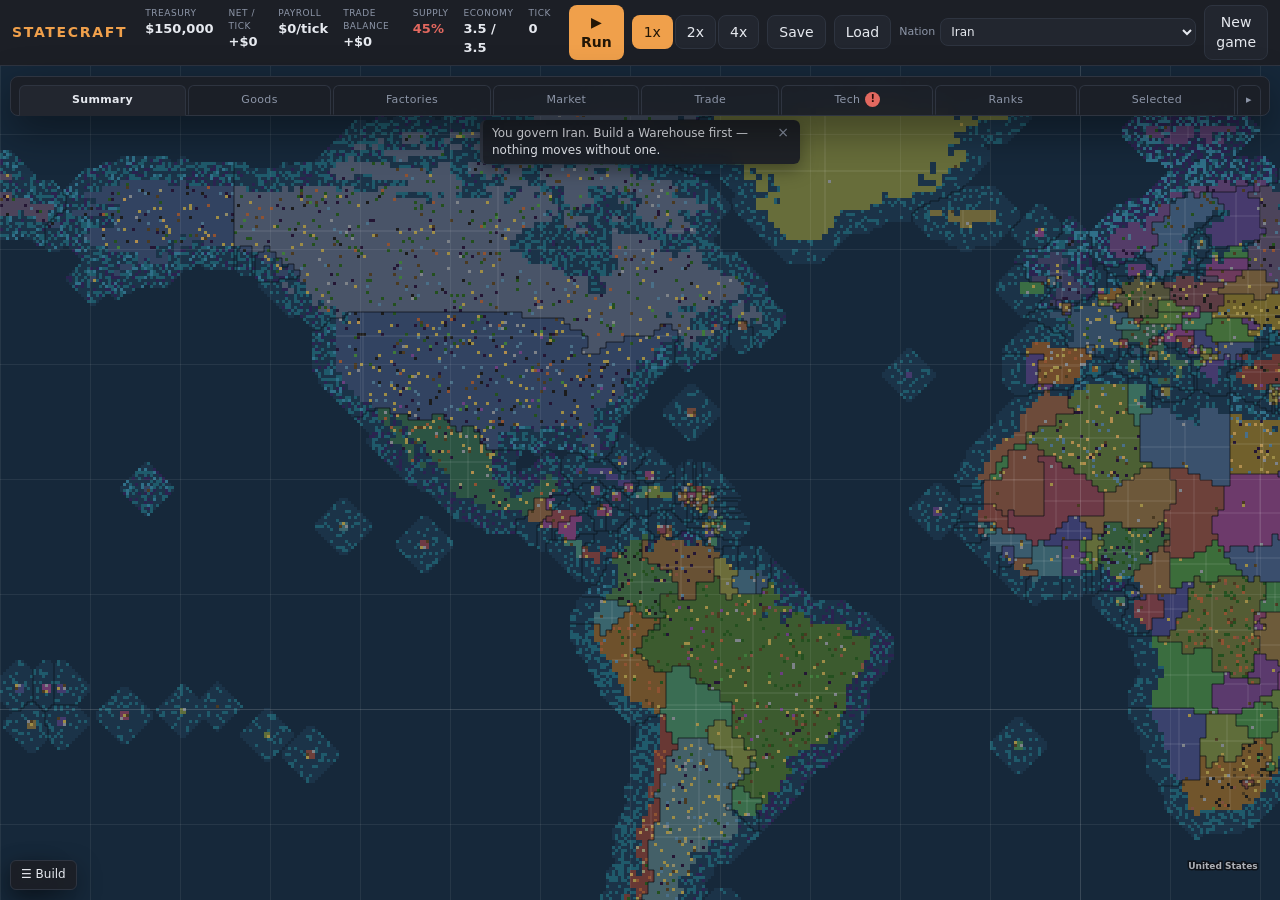
==== index.html @ 937dc6c2 "Add provinces resources and docked panels" ====
<!doctype html>
<html lang="en">
<head>
<meta charset="utf-8">
<meta name="viewport" content="width=device-width, initial-scale=1">
<title>Statecraft — run a nation's economy</title>
<link rel="stylesheet" href="styles/base.css">
<link rel="stylesheet" href="styles/map.css">
<link rel="stylesheet" href="styles/panel.css">
</head>
<body>
<header class="topbar">
  <h1 class="brand">Statecraft</h1>
  <div class="stats">
    <div class="stat"><span>Treasury</span><b id="stat-cash">—</b></div>
    <div class="stat"><span>Net / tick</span><b id="stat-net">—</b></div>
    <div class="stat"><span>Payroll</span><b id="stat-wages">—</b></div>
    <div class="stat"><span>Trade balance</span><b id="stat-trade">—</b></div>
    <div class="stat"><span>Supply</span><b id="stat-supply">—</b></div>
    <div class="stat"><span>Economy</span><b id="stat-demand">—</b></div>
    <div class="stat"><span>Tick</span><b id="stat-tick">0</b></div>
  </div>
  <div class="controls">
    <button type="button" id="btn-pause" class="primary">▶ Run</button>
    <div class="speeds" id="speed-buttons"></div>
    <button type="button" id="btn-save">Save</button>
    <button type="button" id="btn-load">Load</button>
    <label class="home">Nation <select id="home-select"></select></label>
    <button type="button" id="btn-reset">New game</button>
  </div>
</header>

<!-- The map is the page. The information panel docks at the top of it and the
     build controls dock at the bottom, so the world is never squeezed into a
     side column and either panel can fold away. -->
<main class="layout" id="layout" data-left="true">
  <div id="map" class="map" role="img" aria-label="World map"></div>

  <!-- Zoom is the wheel and the trackpad now, so there is nothing here but the
       one thing the mouse cannot say. -->
  <div class="maptools floating">
    <span class="maptools__label" id="zoom-label">1px</span>
  </div>

  <!-- Anything waiting on your answer, over the map where you cannot miss it.
       The same offers appear in their own tabs; this is so that saying yes never
       costs you the pane you were reading. -->
  <div id="inbox" class="inbox"></div>

  <ul id="alerts" class="alerts"></ul>

  <button type="button" id="btn-left" class="rail" title="Show the build panel (B)">☰ Build</button>

  <aside class="panel panel--left" id="left-panel">
    <header class="panel__head">
      <h2 id="nation-name">Your nation</h2>
      <button type="button" class="panel__close" id="btn-left-close" title="Hide this panel (B)">&times;</button>
    </header>
    <div class="panel__body">
      <div id="nation-card" class="nation-card"></div>

      <h2>Build</h2>
      <div id="build-menu" class="build-menu"></div>
      <details class="hint">
        <summary>How building works</summary>
        Pick a tool, then click a highlighted tile on <em>your own soil</em> — a government licenses industry at home and nowhere else. Right-click a building to demolish it for half its cost. <kbd>Space</kbd> runs/pauses, <kbd>Esc</kbd> clears the tool, <kbd>B</kbd> folds this panel away.
      </details>
    </div>
  </aside>

  <!-- One top panel, eight views. The tab strip is the only thing visible when
       it is folded away; hover or click it to open the active view. -->
  <aside class="panel panel--tabs" id="side-panel">
    <nav class="tabs" id="tabs" role="tablist" aria-label="Panels"></nav>

    <div class="panes" id="panes">
      <section class="pane" data-pane="summary" role="tabpanel" aria-labelledby="tab-summary">
        <div id="summary-card" class="summary"></div>
      </section>

      <!-- ONE table, not two. Prices and Goods were two tabs, then two tables
           stacked in one pane, which meant reading what a commodity fetches in
           one place and what you are actually doing with it in another. The
           first group of columns is the market named in the header; the rest is
           your own book. A commodity is one line, and the line answers both. -->
      <section class="pane" data-pane="resources" role="tabpanel" aria-labelledby="tab-resources">
        <div class="prices__head">
          <label class="home">Market <select id="prices-country"></select></label>
          <div class="speeds" id="prices-view"></div>
          <!-- Thirty-four flags is thirty-four clicks. Each pair reads as a
               switch: the side that is already set lights up, so pressing it
               again is visibly a no-op rather than a button that did nothing. -->
          <div class="policy-all" aria-label="Bulk exchange policy">
            <button type="button" id="all-sell-on" title="Offer every commodity on the exchange (&#8599; on for all)">Sell all</button>
            <button type="button" id="all-sell-off" title="Offer nothing on the exchange (&#8599; off for all)">Sell none</button>
            <button type="button" id="all-buy-on" title="Bid for every commodity on the exchange (&#8601; on for all)">Buy all</button>
            <button type="button" id="all-buy-off" title="Bid for nothing on the exchange (&#8601; off for all)">Buy none</button>
          </div>
        </div>
        <table class="market prices">
          <thead>
            <tr class="prices__groups">
              <td></td>
              <th colspan="5" id="prices-where">That market</th>
              <th colspan="6">Your nation</th>
              <th></th>
            </tr>
            <tr>
              <th>Commodity</th>
              <th title="What a unit fetches in the market named above">Price</th>
              <th title="Against the commodity's base price">&plusmn;</th>
              <th title="What that nation's people want per tick">Need</th>
              <th title="How much of that need is actually reaching them">Met</th>
              <th title="What that nation's warehouses hold">Held</th>
              <th title="Units your industry turned out">Made</th>
              <th title="Units your own factories burned as inputs">Used</th>
              <th title="Units your own people bought">Sold</th>
              <th title="What you make a tick less what your factories burn and your people want">Bal</th>
              <th title="Units shipped abroad">Out</th>
              <th title="Units bought from abroad &mdash; the bracket is the share that went to your factories rather than your people">In</th>
              <th title="Whether your government may post this commodity on the exchange">Trade</th>
            </tr>
          </thead>
          <tbody id="prices-body"></tbody>
        </table>
        <p class="hint" id="prices-note"></p>
        <details class="hint">
          <summary>What am I reading?</summary>
          One line a commodity. The first five figures are the market named above &mdash; what its people pay, what they want a tick, how much of that is reaching them and what its warehouses hold. The rest is your own book, per tick or for the whole game: what you made, what your factories burned, what your people bought, and what crossed your border. <b>Bal</b> is the rate you have spare once your own factories and people are served, which is the figure a contract has to cover. <b>&#8599;</b> and <b>&#8601;</b> say whether your government may post that commodity on the exchange at all &mdash; turn one off and that commodity is yours to place by hand.
        </details>
      </section>

      <section class="pane" data-pane="factories" role="tabpanel" aria-labelledby="tab-factories">
        <div id="factory-head" class="factories__head"></div>
        <div id="factory-list" class="factories"></div>
        <details class="hint">
          <summary>What am I reading?</summary>
          Click a site to unfold what it takes in, what it needs per job, what it turns out and how much of the time it is actually working. <b>×</b> demolishes it for half its cost.
        </details>
      </section>

      <!-- The global exchange. Every nation may deal with every other, so the
           problem is not permission but finding somebody — this is the open book
           where a surplus and a shortage meet. A match becomes a contract. -->
      <section class="pane" data-pane="market" role="tabpanel" aria-labelledby="tab-market">
        <div id="market-head" class="market__head"></div>

        <h2>Post terms</h2>
        <div id="listing-draft" class="draft"></div>

        <div class="book__head">
          <h2>The book</h2>
          <!-- Your own terms are four listings in a book of forty, sorted by
               price among everybody else's. This is how you find them again. -->
          <div class="speeds" id="book-filter"></div>
        </div>
        <div id="listing-book" class="book"></div>

        <h2>Clearing fund</h2>
        <div id="fund-card" class="fund"></div>
        <details class="hint">
          <summary>How the exchange works</summary>
          Anybody may post an <b>ask</b> (I will sell) or a <b>bid</b> (I will buy). The exchange pairs a bid with an ask whenever the buyer's price covers the seller's plus the freight and the fee, and the pair becomes a supply contract like any other. You can also <b>take</b> any listing outright at the price posted. The house charges both sides a small clearing fee on every settlement, and that fund is what a government borrows from when it cannot make payroll.
        </details>
      </section>

      <section class="pane" data-pane="trade" role="tabpanel" aria-labelledby="tab-trade">
        <div id="trade-head" class="trade-head"></div>

        <!-- Contracts are the ONLY way goods cross a border. Either they were
             matched for you on the exchange, or you wrote them here by name. -->
        <h2>Supply contracts</h2>
        <div id="contract-offers" class="offers"></div>
        <div id="contract-draft" class="draft"></div>
        <div id="contract-list" class="contracts"></div>
        <details class="hint">
          <summary>How a contract works</summary>
          A contract moves a fixed quantity at a price fixed on the day you sign, every <em>n</em> ticks for its term, and it is settled <em>before</em> your own people are served — so promising away supply you do not have really will starve them. If either side falls short, whoever fell short pays the other half the value it failed to deliver or take. Nothing else moves goods between nations: no cargo leaves without a contract behind it.
        </details>

        <h2>Recent deals</h2>
        <ul id="trade-flows" class="flows"></ul>

        <h2>What you are trading</h2>
        <table class="market">
          <thead>
            <tr>
              <th>Commodity</th>
              <th title="Units you have sold abroad, this game">Out</th>
              <th title="What those exports earned">Earned</th>
              <th title="Units you have bought from abroad, this game">In</th>
              <th title="What those imports cost">Paid</th>
              <th title="Earned on exports less paid on imports">Net</th>
            </tr>
          </thead>
          <tbody id="trade-goods"></tbody>
        </table>
        <p class="hint hint--tight">A contract is priced when it is signed and never moves after — freight scales with distance, so your neighbours quote you the best terms.</p>

        <h2>Nations</h2>
        <div id="country-list" class="countries"></div>
        <p class="hint hint--tight">Every market on earth is open to you. Click a nation to see what its people pay and what it is sitting on.</p>
      </section>

      <section class="pane" data-pane="ranks" role="tabpanel" aria-labelledby="tab-ranks">
        <div id="ranks-head" class="ranks__head"></div>
        <!-- Nine columns of a league table will not fit a 352px panel, and
             dropping columns would leave the score unexplained. This is the one
             table allowed to scroll sideways, inside its own box, so the panel
             itself never does. -->
        <div class="scroller">
          <table class="market ranks">
            <thead>
              <tr id="ranks-cols"></tr>
            </thead>
            <tbody id="ranks-body"></tbody>
          </table>
        </div>
        <details class="hint">
          <summary>How the score is worked out</summary>
          Every nation is measured against the best in the world on six counts and the score is the weighted total out of 100: the size of its economy (30), the industry it has built (20), what that industry turns out per tick (20), how well its own people are supplied (15), its treasury (10) and its trade balance (5). Click a column to rank by it.
        </details>
      </section>

      <!-- The technology tree. What a nation may build is a decision it took
           forty ticks ago rather than a property of its map, and every other
           government is climbing the same tree out of its own treasury. -->
      <section class="pane" data-pane="tech" role="tabpanel" aria-labelledby="tab-tech">
        <div id="tech-head" class="tech__head"></div>

        <h2>Licences offered to you</h2>
        <div id="tech-offers" class="offers"></div>

        <h2>The tree</h2>
        <div id="tech-tree" class="tree"></div>
        <details class="hint">
          <summary>How research works</summary>
          Your laboratories are funded as a share of the tax base — the slider above — and turn treasury into research points at a fixed rate. Pick a subject and it completes when its points are banked; the overflow carries into the next one. Anything you have not learned, you can <b>licence</b> from a nation that has, if you hold a pact with it: that costs more than researching it but arrives at once, and everything upstream you are missing comes with it. The forty-five other governments do all of this too, and being first up the tree is what lets you sell licences to them.
        </details>
      </section>

      <section class="pane" data-pane="selected" role="tabpanel" aria-labelledby="tab-selected">
        <div id="inspector"></div>
      </section>
    </div>
  </aside>
</main>

<script type="module" src="src/main.js"></script>
</body>
</html>
---- styles/base.css ----
:root {
  --bg: #14161a;
  --panel: #1c1f26;
  --panel-2: #22262f;
  --line: #2e3440;
  --ink: #e6e9ef;
  --muted: #8d96a8;
  --accent: #f0a04b;
  --good: #5fbf7f;
  --bad: #e2685f;
  --radius: 8px;
  color-scheme: dark;
}

* { box-sizing: border-box; }

/* The window IS the app: a fixed topbar, and everything below it is the map.
   Nothing here scrolls except the map and the insides of the two panels, so
   there is never a page scrollbar hiding half the game. */
body {
  margin: 0;
  height: 100vh;
  display: flex;
  flex-direction: column;
  overflow: hidden;
  background: var(--bg);
  color: var(--ink);
  font: 14px/1.45 "Segoe UI", system-ui, sans-serif;
}

/* Scrollbars are INVISIBLE everywhere — the map, the panes, the build menu.
   There are a lot of scrollable boxes on this screen and a bar down the side of
   each cost more width than the numbers it sat beside. Everything still
   SCROLLS: the wheel, a drag, a trackpad and the keyboard all work, and every
   box that can overflow says `overflow: auto` rather than `hidden`. */
* { scrollbar-width: none; -ms-overflow-style: none; }
::-webkit-scrollbar { width: 0; height: 0; display: none; }

h1, h2, h3, h4 { margin: 0; font-weight: 600; }
h2 { font-size: 12px; text-transform: uppercase; letter-spacing: .09em; color: var(--muted); margin-bottom: 6px; }
h3 { font-size: 15px; }
h4 { font-size: 11px; text-transform: uppercase; letter-spacing: .07em; color: var(--muted); margin-bottom: 2px; }

.muted { color: var(--muted); }
.hint { color: var(--muted); font-size: 11px; margin: 10px 0 0; }
.hint--tight { margin-top: 6px; }
/* Standing explanations fold away: they are longer than the tables they
   explain, and the table is what you came to read. */
details.hint > summary { cursor: pointer; color: var(--muted); font-size: 11px; }
details.hint > summary:hover { color: var(--ink); }
details.hint[open] { padding-bottom: 4px; }
kbd { background: var(--panel-2); border: 1px solid var(--line); border-radius: 4px; padding: 0 4px; font-size: 11px; }

.topbar {
  flex: none;
  display: flex; align-items: center; gap: 18px;
  padding: 5px 12px; background: var(--panel); border-bottom: 1px solid var(--line);
}
.brand { font-size: 14px; letter-spacing: .12em; text-transform: uppercase; color: var(--accent); }
.stats { display: flex; gap: 15px; }
.stat { display: flex; flex-direction: column; }
.stat span { font-size: 9px; text-transform: uppercase; letter-spacing: .06em; color: var(--muted); }
.stat b { font-size: 13px; font-variant-numeric: tabular-nums; }
.stat b.is-negative { color: var(--bad); }
.controls { margin-left: auto; display: flex; align-items: center; gap: 8px; }
.speeds { display: flex; gap: 2px; }

button {
  background: var(--panel-2); color: var(--ink); border: 1px solid var(--line);
  border-radius: var(--radius); padding: 6px 11px; cursor: pointer; font: inherit;
}
button:hover { border-color: #47506180; background: #2a2f3a; }
button.primary { background: var(--accent); color: #221606; border-color: transparent; font-weight: 600; }
.speed[data-active="true"] { background: var(--accent); color: #221606; border-color: transparent; }

/* One layer: the map fills it, and everything else floats above. */
.layout { position: relative; flex: 1; min-height: 0; }

/* Panels are docked over the map: the tabbed information panel hangs from the
   top of the map and the build controls sit along the bottom like a strategy
   game command bar. */
.panel {
  position: absolute; z-index: 5;
  display: flex; flex-direction: column; min-height: 0;
  background: #1c1f26f2; border: 1px solid var(--line); border-radius: var(--radius);
  box-shadow: 0 14px 40px #00000073;
  backdrop-filter: blur(8px);
}
.panel--left {
  left: 10px; right: 10px; bottom: 10px;
  height: min(280px, 42vh);
}
.panel--tabs {
  left: 10px; right: 10px; top: 10px;
  height: min(560px, 68vh);
}
.layout[data-left="false"] .panel--left { display: none; }
.layout[data-left="true"] .rail { display: none; }

.panel__head {
  flex: none; display: flex; align-items: center; gap: 8px;
  padding: 10px 8px 8px 14px; border-bottom: 1px solid var(--line);
}
.panel__head h2 { margin: 0; flex: 1; min-width: 0; overflow: hidden; text-overflow: ellipsis; white-space: nowrap; }
.panel__close, .rail {
  flex: none; padding: 2px 8px; font-size: 15px; line-height: 1.3;
  background: transparent; border: 0; color: var(--muted); border-radius: 6px;
}
.panel__close:hover { background: var(--panel-2); color: var(--ink); border: 0; }
.panel__body { flex: 1; min-height: 0; overflow-y: auto; padding: 12px 14px 14px; }

/* The handle that brings the left panel back. */
.rail {
  position: absolute; left: 10px; bottom: 10px; z-index: 6;
  font-size: 12px; padding: 6px 10px;
  background: #1c1f26f2; border: 1px solid var(--line); color: var(--ink);
  backdrop-filter: blur(8px); box-shadow: 0 8px 24px #00000059;
}
.rail:hover { border-color: var(--accent); background: #22262fF2; }

/* Anything floating over the map wears the same glass. */
.floating {
  background: #1c1f26f2; border: 1px solid var(--line); border-radius: var(--radius);
  backdrop-filter: blur(8px); box-shadow: 0 8px 24px #00000059;
}

/* Twenty-two industries have to fit a column you can see all of, so a row is
   ONE line — glyph, name, price. What it makes and what it costs to run are on
   the tooltip, and on the row itself once it is the tool in your hand. */
/* Two columns of one-line rows: thirty-four industries have to be pickable
   without scrolling for one. The name truncates rather than wrapping — the
   tooltip carries the recipe, the wages and the blurb — and the row you have
   actually picked unfolds its recipe underneath. */
.build-menu { display: grid; grid-template-columns: 1fr 1fr; gap: 2px; }
.build {
  display: grid; grid-template-columns: 14px minmax(0, 1fr) auto;
  align-items: center; gap: 4px; text-align: left;
  padding: 1px 5px; border-color: transparent; background: #ffffff06;
}
.build[data-active="true"] { grid-column: 1 / -1; }
.build[data-active="true"] { border-color: var(--accent); background: #2b2418; }
.build[data-affordable="false"] { opacity: .45; }
.build__glyph { font-size: 12px; text-align: center; }
.build__name { font-size: 11px; overflow: hidden; text-overflow: ellipsis; white-space: nowrap; }
.build__cost { font-size: 10px; color: var(--muted); font-variant-numeric: tabular-nums; }
.build[data-active="true"] .build__cost { color: var(--ink); }
/* The recipe unfolds for the tool you are actually holding. */
.build__recipe { display: none; grid-column: 2 / -1; font-size: 10px; color: var(--muted); white-space: normal; }
.build[data-active="true"] .build__recipe { display: block; }

.market { width: 100%; border-collapse: collapse; font-size: 10px; }
.market th, .market td { text-align: left; padding: 0 2px; border-bottom: 1px solid #ffffff0d; line-height: 1.55; }
.market thead th { color: var(--muted); font-weight: 500; font-size: 9px; text-transform: uppercase; letter-spacing: .04em; white-space: nowrap; }
.market tbody th {
  font-weight: 500; max-width: 74px;
  overflow: hidden; text-overflow: ellipsis; white-space: nowrap;
}
.market td { white-space: nowrap; }
.market td { font-variant-numeric: tabular-nums; }
.market__drift[data-dir="up"] { color: var(--good); }
.market__drift[data-dir="down"] { color: var(--bad); }
.swatch { display: inline-block; width: 7px; height: 7px; border-radius: 2px; background: var(--swatch); margin-right: 5px; }
.sell { padding: 2px 8px; font-size: 11px; }
.sell[data-on="true"] { background: var(--good); color: #08210f; border-color: transparent; }

/* Messages are interruptions, not a log. Each one slides in, runs a hairline
   countdown for exactly CONFIG.alertTtlMs (passed down as --ttl), and is swept
   off by main.js when that elapses — so this strip is empty unless something
   has just happened. Clicking x drops one early. */
/* Messages hover over the bottom of the map rather than taking a row of layout
   away from it, so the world never shifts when one arrives. */
.alerts {
  position: absolute; z-index: 4; left: 50%; transform: translateX(-50%); top: 54px;
  list-style: none; margin: 0; padding: 0;
  display: flex; flex-direction: column; gap: 4px;
  width: min(560px, calc(100vw - 1080px)); min-width: 320px; pointer-events: none;
}
.alert { pointer-events: auto; }
.alert {
  display: flex; align-items: baseline; gap: 8px;
  font-size: 12px; padding: 5px 9px; border-radius: 6px;
  background: #1c1f26f2; border-left: 3px solid var(--line);
  backdrop-filter: blur(8px); box-shadow: 0 6px 18px #00000059;
  position: relative; overflow: hidden;
  animation: alert-in .18s ease-out;
}
.alert::after {
  content: ""; position: absolute; left: 0; bottom: 0; height: 2px;
  background: var(--line); width: 100%;
  animation: alert-countdown var(--ttl, 9000ms) linear forwards;
}
.alert__text { flex: 1; min-width: 0; }
.alert__close {
  flex: none; border: 0; background: transparent; color: var(--muted);
  padding: 0 2px; font-size: 14px; line-height: 1; border-radius: 4px;
}
.alert__close:hover { background: transparent; color: var(--ink); border: 0; }
.alert[data-kind="warn"] { border-left-color: var(--accent); }
.alert[data-kind="warn"]::after { background: var(--accent); }
.alert[data-kind="danger"] { border-left-color: var(--bad); }
.alert[data-kind="danger"]::after { background: var(--bad); }
.alert[data-kind="good"] { border-left-color: var(--good); }
.alert[data-kind="good"]::after { background: var(--good); }

@keyframes alert-in {
  from { opacity: 0; transform: translateY(-4px); }
  to { opacity: 1; transform: none; }
}
@keyframes alert-countdown {
  from { width: 100%; }
  to { width: 0; }
}

.inspect { display: flex; flex-direction: column; gap: 8px; }
.inspect p { margin: 0; font-size: 12px; }
.status { font-weight: 600; }
.status[data-status="starved"], .status[data-status="unstaffed"] { color: var(--bad); }
.status[data-status="blocked"] { color: var(--accent); }
.status[data-status="running"] { color: var(--good); }
.bag ul { list-style: none; margin: 0; padding: 0; }
.bag li { display: flex; justify-content: space-between; font-size: 12px; padding: 1px 0; }
.bag b { font-variant-numeric: tabular-nums; }

/* On a narrow window the panels stay modals; they just take the width they need
   and the map runs on underneath. */
@media (max-width: 1100px) {
  .alerts { width: min(560px, calc(100vw - 40px)); }
}

/* ---- world-map additions ---- */
.home { font-size: 11px; color: var(--muted); display: flex; align-items: center; gap: 5px; }
/* One line, never two: this note sits between the table and its heading. */
#prices-note { margin-top: 5px; }
.home select {
  background: var(--panel-2); color: var(--ink); border: 1px solid var(--line);
  border-radius: var(--radius); padding: 5px 6px; font: inherit; font-size: 12px;
}
.panel__body h2, .pane h2 { margin-top: 12px; }
.panel__body > h2:first-child, .pane > h2:first-child, .panel__head h2 { margin-top: 0; }
.good-text { color: var(--good); font-weight: 600; }
.pact { width: 100%; padding: 7px 10px; font-size: 12px; }
.pact:disabled { opacity: .4; cursor: not-allowed; }
/* Each panel is a full-height modal now, so neither list needs a viewport cap
   of its own: it gets the height its panel has. The market header stays put
   while the thirty-four rows scroll under it. */
.market thead th { position: sticky; top: 0; background: #1c1f26; z-index: 1; }
.market .flag { padding: 0 5px; font-size: 10px; }

/* ---- running a nation ---- */

/* The one number that matters most: how much of what your people want is
   actually reaching them. Everything else on the card is context for it. */
.nation-card { display: flex; flex-direction: column; gap: 10px; }
.meter { display: flex; flex-direction: column; gap: 4px; }
.meter__bar {
  height: 6px; border-radius: 3px; background: var(--panel-2);
  border: 1px solid var(--line); overflow: hidden; position: relative;
}
.meter__bar::after {
  content: ""; position: absolute; inset: 0 auto 0 0; width: var(--fill);
  background: var(--bad); transition: width .3s ease;
}
.meter__bar[data-good="true"]::after { background: var(--good); }
.meter__label { font-size: 11px; color: var(--muted); }

.facts { display: grid; grid-template-columns: 1fr 1fr; gap: 4px 12px; margin: 0; }
.facts div { display: flex; justify-content: space-between; gap: 8px; font-size: 12px; }
.facts dt { color: var(--muted); }
.facts dd { margin: 0; font-variant-numeric: tabular-nums; }

/* Export and import are per commodity and always YOUR policy, whichever
   market the panel happens to be showing. */
.flag { padding: 1px 6px; font-size: 11px; line-height: 1.4; }
.flag[data-on="true"] { border-color: transparent; font-weight: 700; }
.flag--out[data-on="true"] { background: var(--good); color: #08210f; }
.flag--in[data-on="true"] { background: #5f8fbf; color: #061626; }
.market__met[data-short="true"] { color: var(--accent); }

.flows { list-style: none; margin: 0; padding: 0; display: flex; flex-direction: column; gap: 2px; }
.flows .muted { font-size: 12px; }
.flow { display: flex; align-items: baseline; gap: 6px; font-size: 12px; padding: 2px 0; border-bottom: 1px solid var(--line); }
.flow__arrow { flex: none; font-weight: 700; }
.flow[data-dir="out"] .flow__arrow, .flow[data-dir="out"] .flow__value { color: var(--good); }
.flow[data-dir="in"] .flow__arrow, .flow[data-dir="in"] .flow__value { color: #7fb0e0; }
.flow__what { flex: none; }
.flow__who { flex: 1; min-width: 0; color: var(--muted); overflow: hidden; text-overflow: ellipsis; white-space: nowrap; }
.flow__value { font-variant-numeric: tabular-nums; }
---- styles/map.css ----
/* 600x300 = 180,000 tiles, drawn to a canvas.

   There is no DOM node per tile any more: that many elements is not viable, and
   virtualising does not help because zooming out shows every tile at once. The
   spacer gives the scroll container real scrollbars sized to the whole world;
   the canvas is sticky at the viewport and repainted against the scroll offset
   by draw() in src/ui/map.js. Terrain and ownership colours therefore live in
   TERRAIN_COLOR there, not here. */
/* The map IS the page below the topbar: it fills the layout edge to edge and
   the panels float over it. Its own scrollbars are the world's, and they are
   hairlines like every other one on the screen. */
.map {
  position: absolute;
  inset: 0;
  background: #0b1219;
  overflow: auto;
  cursor: crosshair;
}

.map__spacer { pointer-events: none; }

.map__canvas {
  /* Absolutely positioned at the content origin and translated by the scroll
     offset in draw(), which is deterministic where a sticky element inside a
     scroller is not. */
  position: absolute;
  top: 0; left: 0;
  display: block;
  image-rendering: pixelated;
}

/* Zoom floats at the left-bottom edge, clear of messages and decisions. */
.maptools {
  position: absolute; z-index: 4; left: 12px; bottom: 12px;
  display: flex; align-items: center; gap: 8px; padding: 5px 8px;
}
.layout[data-left="true"] .maptools { bottom: calc(min(280px, 42vh) + 20px); }
.maptools__label {
  font-size: 10px; text-transform: uppercase; letter-spacing: .08em; color: var(--muted);
}

/* ---- country panel ---- */
.countries {
  display: grid; grid-template-columns: repeat(3, minmax(0, 1fr)); gap: 2px;
}

.country {
  display: grid;
  grid-template-columns: 10px 1fr auto;
  align-items: center; gap: 5px;
  padding: 2px 4px; border-radius: 4px;
  background: #ffffff08; border: 1px solid transparent;
  cursor: pointer; text-align: left; font: inherit; color: inherit;
}
.country:hover { border-color: var(--accent); }
.country[data-open="false"] { opacity: 0.62; }
.country[data-home="true"] { background: #5fbf7f1f; }

.country__swatch { width: 10px; height: 10px; border-radius: 2px; background: var(--swatch); }
.country__name { font-size: 10px; }
.country__meta { font-size: 9px; color: var(--muted); text-align: right; white-space: nowrap; }

/* ---- ownership ---- */
.owner { display: flex; align-items: center; gap: 6px; font-size: 12px; font-weight: 600; }
.owner .swatch { width: 9px; height: 9px; margin: 0; }

/* Forty-six names, some of them long, in a 300px column. */
.country__name { overflow: hidden; text-overflow: ellipsis; white-space: nowrap; }
.country[data-open="false"] { opacity: 0.5; }

/* The border/graticule switch sits with zoom, since both are about how the map
   is drawn rather than about the game. */
.maptools__sep { width: 1px; align-self: stretch; background: var(--line); }

/* No scrollbars. The map is panned by dragging it and zoomed with the wheel or
   a trackpad pinch, so a scrollbar is a control nobody uses taking width from
   the world. The scroller itself stays — it is what `scrollLeft`/`scrollTop`
   move against — it just has nothing visible on it. */
.map { scrollbar-width: none; -ms-overflow-style: none; }
.map::-webkit-scrollbar { width: 0; height: 0; display: none; }
/* Dragging the map should not select the country names painted on it. */
.map { user-select: none; -webkit-user-select: none; touch-action: none; }

/* Everything waiting on your answer, stacked in the corner over the map. It is
   deliberately not a modal that blocks: you can ignore it, and the same offers
   are in their tabs either way. */
.inbox {
  position: absolute; z-index: 6; right: 12px; top: 58px;
  display: flex; flex-direction: column; gap: 6px;
  width: 262px; max-height: 62vh; overflow-y: auto;
  pointer-events: none;
}
.panel--tabs[data-open="true"] ~ .inbox { top: calc(min(560px, 68vh) + 20px); }
.layout[data-paused="true"] .post__ttl { animation-play-state: paused; }

.post {
  pointer-events: auto;
  border: 1px solid var(--accent); border-radius: var(--radius);
  background: #1f1a12f2; backdrop-filter: blur(8px);
  box-shadow: 0 10px 30px #00000073;
  padding: 8px 10px; display: flex; flex-direction: column; gap: 4px;
  animation: post-in .18s ease-out;
}
.post[data-kind="tech"] { border-color: #6f7fc9; background: #171a26f2; }
@keyframes post-in { from { opacity: 0; transform: translateX(12px); } }

.post__head { display: flex; align-items: center; gap: 6px; font-size: 12px; }
.post__from { flex: 1; min-width: 0; overflow: hidden; text-overflow: ellipsis; white-space: nowrap; font-weight: 600; }
.post__kind {
  font-size: 9px; text-transform: uppercase; letter-spacing: .07em;
  padding: 0 5px; border-radius: 999px; background: #ffffff14; color: var(--muted);
}
.post__body { margin: 0; font-size: 11px; line-height: 1.4; }
.post__meta { margin: 0; font-size: 10px; }
.post__act { display: flex; gap: 4px; margin-top: 2px; }
.post__act button { flex: 1; padding: 3px 8px; font-size: 11px; }
---- styles/panel.css ----
/* The top panel: one dock, eight views.

   Everything used to be stacked — market table, trade list, forty-six nations,
   inspector — which made all four hard to read and put the one you wanted
   below the fold. The tab strip is the only part always on screen; the pane
   below it is whatever `ui.tab` says, and clicking the active tab folds the
   panel away entirely. */

.panel--tabs { padding: 0; }

/* Seven views no longer fit one row of a 352px panel, so the strip wraps rather
   than shrinking every label to an ellipsis: a tab you cannot read is not a tab
   you will click. */
.tabs {
  flex: none;
  display: flex; flex-wrap: wrap; gap: 2px; padding: 8px 8px 0;
  border-bottom: 1px solid var(--line);
  border-radius: var(--radius) var(--radius) 0 0;
}

.tab {
  display: flex; align-items: center; gap: 5px;
  flex: 1 1 auto; justify-content: center;
  padding: 6px 6px; font-size: 11px; letter-spacing: .03em;
  border-radius: 6px 6px 0 0; border-bottom-color: transparent;
  background: transparent; color: var(--muted); min-width: 0;
}
.tab:hover { color: var(--ink); background: var(--panel-2); }
.tab[data-active="true"] {
  background: var(--panel-2); color: var(--ink); font-weight: 600;
  border-color: var(--line); border-bottom-color: var(--panel-2);
  margin-bottom: -1px;
}
.tab__label { overflow: hidden; text-overflow: ellipsis; }
.tab--collapse { flex: 0 0 auto; padding: 6px 8px; }

/* How many sites you own, and whether any of them wants looking at. */
.tab__badge:empty { display: none; }
.tab__badge {
  font-size: 10px; font-variant-numeric: tabular-nums;
  padding: 0 5px; border-radius: 999px;
  background: var(--line); color: var(--ink);
}
.tab__badge[data-alarm="true"] { background: var(--bad); color: #2a0b08; font-weight: 700; }

/* The pane takes whatever height the panel has and SCROLLS when its content
   outruns the window. It used to say `hidden`, on the principle that a table is
   read in one look — which was true of the pane it was written for and false of
   every pane that grew since: the bottom of the trade list, the ranks table and
   the tech tree were simply unreachable. The scrollbar itself is invisible
   (base.css), so this costs no width. */
.panes { flex: 1; min-height: 0; padding: 10px 12px 12px; overflow-y: auto; display: flex; flex-direction: column; }
.pane { display: none; }
.pane[data-active="true"] { display: block; }
/* The factory list is the one pane that can outgrow any window — a nation can
   hold hundreds of sites — so it alone scrolls inside itself, keeping its
   header and its note in view. Every other pane is meant to be read whole. */
.pane[data-active="true"][data-pane="factories"] {
  display: flex; flex-direction: column; min-height: 0; flex: 1;
}
/* Folded away, the panel shrinks to the strip that unfolds it again. */
.panel--tabs[data-open="false"] { height: auto; }
.panel--tabs[data-open="false"] .panes { display: none; }
.panel--tabs[data-open="false"] .tabs { border-bottom: 0; border-radius: var(--radius); }

@media (min-width: 900px) {
  .panel--tabs .summary__inner { grid-template-columns: repeat(4, minmax(0, 1fr)); }
  .panel--tabs .card--wide { grid-column: span 2; }
}

/* ---- summary ---- */

/* Two columns, so the whole nation is one screenful rather than a scroll. The
   cards that carry a list run the full width; the two that are only a figure
   sit side by side. */
.summary__inner { display: grid; grid-template-columns: 1fr 1fr; gap: 5px; }
.card {
  background: var(--panel-2); border: 1px solid var(--line);
  border-radius: var(--radius); padding: 6px 9px;
  display: flex; flex-direction: column; gap: 4px; min-width: 0;
}
.card--wide { grid-column: 1 / -1; }
.card h4 { margin: 0; }
.card__big { margin: 0; font-size: 18px; font-weight: 600; font-variant-numeric: tabular-nums; }
.card__big.is-negative { color: var(--bad); }
.card__unit { font-size: 12px; font-weight: 400; color: var(--muted); }
.card__sub { margin: 0; font-size: 11px; color: var(--muted); }
.card__sub.is-negative { color: var(--bad); }

.ledger { list-style: none; margin: 0; padding: 0; }
.ledger li {
  display: flex; justify-content: space-between; gap: 10px;
  font-size: 11px; padding: 1px 0; border-bottom: 1px solid #ffffff08;
}
.ledger li:last-child { border-bottom: 0; }
.ledger__total { border-top: 1px solid var(--line); margin-top: 2px; padding-top: 3px; }
.ledger__total span { color: var(--ink); }
.ledger b { font-variant-numeric: tabular-nums; font-weight: 600; }
.ledger .is-negative { color: var(--bad); }

.chips { list-style: none; margin: 0; padding: 0; display: flex; flex-wrap: wrap; gap: 4px; }
.chip {
  font-size: 10px; padding: 1px 7px; border-radius: 999px;
  background: #ffffff10; color: var(--muted); white-space: nowrap;
}
.chip[data-status="running"] { color: var(--good); background: #5fbf7f1c; }
.chip[data-status="starved"], .chip[data-status="unstaffed"] { color: var(--bad); background: #e2685f1c; }
.chip[data-status="blocked"] { color: var(--accent); background: #f0a04b1c; }

.bars { list-style: none; margin: 0; padding: 0; display: flex; flex-direction: column; gap: 3px; }
.bars li { display: grid; grid-template-columns: 82px 1fr 38px; align-items: center; gap: 7px; font-size: 11px; }
.bars b { text-align: right; font-variant-numeric: tabular-nums; }
.bars__track { display: block; height: 5px; border-radius: 3px; background: #ffffff12; overflow: hidden; }
.bars__fill { display: block; height: 100%; width: var(--fill); background: var(--bad); }
.bars__fill[data-good="true"] { background: var(--good); }

/* ---- factories ---- */

.factories__head { margin-bottom: 10px; }
.factories__head .facts { grid-template-columns: 1fr 1fr; }
.factories__head .is-negative { color: var(--bad); }

.factories { display: flex; flex-direction: column; gap: 3px; }
.factory { border: 1px solid var(--line); border-radius: 6px; background: #ffffff06; }
.factory[data-open="true"] { border-color: var(--accent); background: var(--panel-2); }
.factory[data-status="starved"], .factory[data-status="unstaffed"] { border-left: 3px solid var(--bad); }
.factory[data-status="blocked"] { border-left: 3px solid var(--accent); }
.factory[data-status="running"] { border-left: 3px solid var(--good); }
.factory[data-status="store"] { border-left: 3px solid #5f8fbf; }

.factory__row { display: grid; grid-template-columns: minmax(0, 1fr) auto; align-items: stretch; }
.factory__main {
  display: grid; grid-template-columns: 20px minmax(0, 1fr) 62px 62px;
  align-items: center; gap: 7px; text-align: left;
  background: transparent; border: 0; border-radius: 0; padding: 6px 4px 6px 7px; min-width: 0;
}
.factory__main:hover { background: #ffffff08; border: 0; }
.factory__glyph { font-size: 15px; text-align: center; }
.factory__id { display: flex; flex-direction: column; min-width: 0; }
.factory__name { font-size: 12px; overflow: hidden; text-overflow: ellipsis; white-space: nowrap; }
.factory__where { font-size: 10px; color: var(--muted); font-variant-numeric: tabular-nums; }
.factory__work { display: flex; flex-direction: column; gap: 3px; }
.factory__pct { font-size: 10px; color: var(--muted); font-variant-numeric: tabular-nums; }
.workbar { display: block; height: 4px; border-radius: 2px; background: #ffffff12; overflow: hidden; }
.workbar__fill { display: block; height: 100%; width: var(--fill, 0%); background: var(--muted); transition: width .3s ease; }
.factory[data-status="running"] .workbar__fill { background: var(--good); }
.factory[data-status="starved"] .workbar__fill, .factory[data-status="unstaffed"] .workbar__fill { background: var(--bad); }
.factory[data-status="blocked"] .workbar__fill { background: var(--accent); }
.factory[data-status="store"] .workbar__fill { background: #5f8fbf; }
.factory__status { font-size: 10px; color: var(--muted); text-align: right; }
.factory[data-status="starved"] .factory__status, .factory[data-status="unstaffed"] .factory__status { color: var(--bad); }
.factory[data-status="blocked"] .factory__status { color: var(--accent); }
.factory[data-status="running"] .factory__status { color: var(--good); }

.factory__kill {
  border: 0; border-radius: 0; background: transparent; color: var(--muted);
  padding: 0 10px; font-size: 15px; line-height: 1;
}
.factory__kill:hover { background: var(--bad); color: #2a0b08; border: 0; }

.factory__detail:empty { display: none; }
.detail {
  display: flex; flex-direction: column; gap: 8px;
  padding: 8px 10px 10px; border-top: 1px solid var(--line);
}
.detail p { margin: 0; font-size: 11px; }
.detail .is-negative { color: var(--bad); }
.needs { list-style: none; margin: 0; padding: 0; }
.needs li { display: flex; justify-content: space-between; gap: 10px; font-size: 12px; padding: 1px 0; }
.needs b { font-variant-numeric: tabular-nums; }
.needs li[data-short="true"] b { color: var(--bad); }
.needs__note { font-size: 10px; padding-bottom: 4px; }

/* The factory list is the one thing that can genuinely outgrow a screen — a
   nation can hold hundreds of sites — so it scrolls inside the pane while the
   header above it and the note below it stay put. */
.pane[data-pane="factories"] .factories {
  flex: 1 1 auto; min-height: 0; overflow-y: auto; padding-right: 2px;
}

/* The pane is the top of its column now, so the panel-wide h2 spacing that
   map.css sets for a stacked column must not push the first heading down. */
.pane h2:first-child { margin-top: 0; }

/* ---- trade ---- */

/* The deal list answers "what just happened". These two answer "what am I in
   the business of", which is the question the tab was missing. */
.trade-head { margin-bottom: 10px; }
.facts--four { grid-template-columns: 1fr 1fr; }
.trade-head dd .muted { font-size: 10px; }

/* A pact somebody else asked for. It pays you, so it is a card rather than a
   line: there is a decision in it. */
.offers { display: flex; flex-direction: column; gap: 5px; }
.offers .muted { font-size: 11px; margin: 0; }
.offer {
  border: 1px solid var(--accent); border-radius: 6px;
  background: #2b241866; padding: 6px 8px;
  display: flex; flex-direction: column; gap: 4px;
}
.offer__who { display: flex; align-items: center; gap: 6px; font-size: 12px; }
.offer__name { flex: 1; min-width: 0; overflow: hidden; text-overflow: ellipsis; white-space: nowrap; }
.offer__fee { color: var(--good); font-variant-numeric: tabular-nums; }
.offer__note { font-size: 10px; margin: 0; }
.offer__act { display: flex; gap: 4px; }
.offer__act button { flex: 1; padding: 3px 8px; font-size: 11px; }

/* Which way a cargo went, and whether it was bought for your people or for your
   factory floor — the second import channel is invisible without this. */
.flow__tag {
  font-size: 9px; text-transform: uppercase; letter-spacing: .06em;
  padding: 0 4px; border-radius: 999px; background: #5f8fbf33; color: #7fb0e0;
}
.flow__tick { font-size: 10px; opacity: .7; }

/* ---- the commodity book ---- */

/* ONE table: the market half and your own half of every commodity on the same
   line. Thirteen columns is more than the panel used to carry, so the figures
   are short (`priceShort`/`qtyShort`), the name truncates, and the padding is
   the tightest that still leaves the columns apart. */
.prices__head {
  display: flex; flex-wrap: wrap; justify-content: space-between; align-items: center;
  gap: 6px; margin-bottom: 6px;
}
.policy-all { display: flex; flex-wrap: wrap; justify-content: flex-end; gap: 3px; }
.policy-all button { padding: 2px 6px; font-size: 10px; border-radius: 4px; }
/* The side that already stands this way. Pressing it again does nothing, and
   showing that is the difference between "already set" and "broken". */
.policy-all button[data-active="true"] { background: var(--panel-2); color: var(--ink); border-color: var(--accent); }

.prices th, .prices td { padding: 0 3px; }
.prices td { text-align: right; }
.prices th[scope="row"] { max-width: 76px; }
/* Two header rows, so the columns say WHOSE figures they are — the market you
   picked, or your own nation. Both rows stay put while the rows scroll under
   them, which means the second one has to sit below the first rather than on
   top of it. */
.prices__groups th {
  text-align: center; color: var(--ink); opacity: .75;
  border-bottom: 1px solid var(--line); height: 15px;
}
.prices thead tr:last-child th { top: 15px; }
.prices__groups + tr th { border-bottom: 1px solid #ffffff1a; }
/* The two halves are told apart by a rule down the middle rather than by
   colour, which the swatches and the drift arrows are already using. */
.prices tr > :nth-child(2), .prices tr > :nth-child(7), .prices tr > :nth-child(13) {
  border-left: 1px solid #ffffff14;
}
.prices__flags { white-space: nowrap; text-align: center; }
.prices__flags .flag:first-child { border-top-right-radius: 0; border-bottom-right-radius: 0; }
.prices__flags .flag:last-child { border-top-left-radius: 0; border-bottom-left-radius: 0; margin-left: -1px; }
/* A commodity you have never touched keeps its row and its place in the table —
   it just stops competing for your attention. */
.prices tr[data-idle="true"] { opacity: .4; }
.goods__balance[data-dir="up"] { color: var(--good); }
.goods__balance[data-dir="down"] { color: var(--bad); }
.goods__in[data-feed="true"] { color: #7fb0e0; }

/* ---- ranks ---- */

.ranks__head { margin-bottom: 10px; }
.ranks td { text-align: right; }
.ranks th[scope="row"] { max-width: 78px; }
.ranks__place { color: var(--muted); font-size: 10px; text-align: right; }
.ranks__col { cursor: pointer; user-select: none; }
.ranks__col:hover { color: var(--ink); }
.ranks__col[data-active="true"] { color: var(--accent); }
/* The three relationships you can have with a nation, painted the same way the
   map paints them: yours, a partner, everybody else. */
.ranks tr[data-home="true"] { background: #f0a04b1c; }
.ranks tr[data-home="true"] th[scope="row"] { color: var(--accent); font-weight: 700; }
.ranks tr[data-pact="true"] th[scope="row"] { color: var(--ink); }
.ranks tbody th[scope="row"] { color: var(--muted); }
.ranks__trade[data-dir="up"] { color: var(--good); }
.ranks__trade[data-dir="down"] { color: var(--bad); }

/* The one table wide enough to need it. Scrollbars are already hairlines, so a
   sideways scroll here costs 6px rather than a row of columns. */
.scroller { overflow-x: auto; max-width: 100%; }
.scroller .ranks { font-size: 10px; min-width: 340px; }
.scroller .ranks th, .scroller .ranks td { padding: 0 4px; }

/* In a half-width summary card two facts side by side never had the room, and
   a wide one ("$1,505/t") pushed the whole panel sideways. */
.card .facts { grid-template-columns: 1fr; }

/* ---- technology ---- */

/* Twenty entries in five eras. The tree is a column rather than a graph: a
   graph of twenty nodes needs more width than the panel has, and what you
   actually want to know is "what can I start, what does it cost, and who will
   sell it to me" — which is a list. Prerequisites are named on the row instead
   of drawn as edges. */
.tech__head { margin-bottom: 10px; }
.tech__head .facts--four { grid-template-columns: 1fr 1fr; }

.slider { display: block; margin-top: 8px; font-size: 11px; color: var(--muted); }
.slider input { width: 100%; margin-top: 3px; accent-color: var(--accent); }

.tree { display: flex; flex-direction: column; gap: 10px; }
.tree__era { display: flex; flex-direction: column; gap: 3px; }
.tree__title {
  font-size: 10px; text-transform: uppercase; letter-spacing: .08em;
  color: var(--muted); margin: 0 0 1px;
}

.tech {
  border: 1px solid var(--line); border-radius: 6px;
  background: #ffffff06; padding: 5px 7px;
  display: flex; flex-direction: column; gap: 3px;
}
/* Three states, and they are the three answers to "can I have this": have it,
   could start it, cannot reach it yet. */
.tech[data-have="true"] { border-left: 3px solid var(--good); background: #5fbf7f12; }
.tech[data-open="true"] { border-left: 3px solid var(--accent); }
.tech[data-active="true"] { border-color: var(--accent); background: var(--panel-2); }
.tech:not([data-have="true"]):not([data-open="true"]) { opacity: .55; }

.tech__row { display: grid; grid-template-columns: 14px minmax(0, 1fr) auto; align-items: center; gap: 6px; }
.tech__state { color: var(--muted); font-size: 11px; text-align: center; }
.tech[data-have="true"] .tech__state { color: var(--good); }
.tech[data-active="true"] .tech__state { color: var(--accent); }
.tech__name { font-size: 12px; overflow: hidden; text-overflow: ellipsis; white-space: nowrap; }
.tech__cost { font-size: 10px; color: var(--muted); font-variant-numeric: tabular-nums; }

.tech__bar { height: 3px; border-radius: 2px; background: #ffffff12; overflow: hidden; }
.tech__fill { display: block; height: 100%; width: var(--fill, 0%); background: var(--accent); transition: width .3s ease; }
.tech:not([data-active="true"]) .tech__bar { display: none; }

.tech__unlocks { margin: 0; font-size: 10px; overflow: hidden; text-overflow: ellipsis; white-space: nowrap; }
.tech__act { display: flex; gap: 4px; }
.tech__act button[hidden] { display: none; }
.tech__act button { flex: 1; padding: 2px 6px; font-size: 10px; }
.tech__study[data-active="true"] { background: var(--accent); color: #221606; border-color: transparent; }
.tech__buy[data-affordable="false"] { opacity: .45; }

/* ---- contracts ---- */

/* The form is the only place in the game you WRITE terms rather than read them,
   so it gets a box of its own — and it is never rebuilt while you are using it
   (see src/ui/contracts.js). */
.draft { margin: 6px 0 8px; }
.draft__inner {
  border: 1px solid var(--line); border-radius: 6px;
  background: var(--panel-2); padding: 7px 8px;
  display: flex; flex-direction: column; gap: 6px;
}
.draft__grid { display: grid; grid-template-columns: 1fr 1fr; gap: 5px 7px; }
.draft__field { display: flex; flex-direction: column; gap: 2px; font-size: 10px; color: var(--muted); min-width: 0; }
.draft__field select, .draft__field input {
  font: inherit; font-size: 11px; color: var(--ink);
  background: var(--panel); border: 1px solid var(--line); border-radius: 4px;
  padding: 2px 4px; min-width: 0; width: 100%;
}
.draft__quote { margin: 0; font-size: 10px; font-variant-numeric: tabular-nums; }
.draft__sign { padding: 4px 8px; font-size: 11px; }
.draft__sign[disabled] { opacity: .45; cursor: not-allowed; }

.contracts { display: flex; flex-direction: column; gap: 3px; }
.contracts .muted { font-size: 11px; margin: 0; }
.contract {
  border: 1px solid var(--line); border-radius: 6px;
  background: #ffffff06; padding: 5px 7px;
  display: flex; flex-direction: column; gap: 3px;
}
.contract[data-dir="out"] { border-left: 3px solid var(--good); }
.contract[data-dir="in"] { border-left: 3px solid #5f8fbf; }
/* A contract somebody has already missed on is the one worth looking at. */
.contract[data-late="true"] { border-color: var(--bad); }
.contract__row {
  display: grid; grid-template-columns: 12px minmax(0, 1fr) minmax(0, auto) auto 20px;
  align-items: center; gap: 5px; font-size: 11px;
}
.contract__arrow { color: var(--muted); }
.contract[data-dir="out"] .contract__arrow { color: var(--good); }
.contract__what, .contract__who { overflow: hidden; text-overflow: ellipsis; white-space: nowrap; }
.contract__who { color: var(--muted); font-size: 10px; }
.contract__value { font-variant-numeric: tabular-nums; }
.contract__kill {
  border: 0; background: transparent; color: var(--muted);
  padding: 0; font-size: 14px; line-height: 1; border-radius: 4px;
}
.contract__kill:hover { background: var(--bad); color: #2a0b08; border: 0; }
.contract__bar { height: 3px; border-radius: 2px; background: #ffffff12; overflow: hidden; }
.contract__fill { display: block; height: 100%; width: var(--fill, 0%); background: var(--good); }
.contract[data-late="true"] .contract__fill { background: var(--bad); }
.contract__note { margin: 0; font-size: 10px; }

/* An industry whose technology you have not reached keeps its place in the
   build menu — greyed, with a lock where its price would be. Hiding it would
   mean the menu never told you what research is for. */
.build[data-locked="true"] { opacity: .42; }
.build[data-locked="true"]:hover { border-color: var(--line); }

/* Thirty-four commodities against thirteen columns: a size smaller than the
   rest of the panel, so the widest row still fits without a sideways scroll. */
.pane[data-pane="resources"] .prices { font-size: 10px; }
.pane[data-pane="resources"] .prices thead th { font-size: 8px; letter-spacing: .02em; }

/* ---- the exchange ---- */

.market__head { margin-bottom: 10px; }
.market__head .facts--four { grid-template-columns: 1fr 1fr; }
.draft__act { display: flex; gap: 4px; }
.draft__act button { flex: 1; padding: 4px 8px; font-size: 11px; }

.book__head { display: flex; justify-content: space-between; align-items: baseline; gap: 8px; }
.book__head h2 { margin-bottom: 6px; }

/* The book. Asks first, then bids, each side cheapest-best at the top — so the
   row you want is always near the fold. */
.book { display: flex; flex-direction: column; gap: 2px; max-height: none; overflow-y: visible; }
.book .muted { font-size: 11px; margin: 0; }
.listing {
  border: 1px solid var(--line); border-radius: 6px;
  background: #ffffff06; padding: 4px 6px;
}
.listing[data-side="sell"] { border-left: 3px solid #5f8fbf; }
.listing[data-side="buy"] { border-left: 3px solid var(--good); }
.listing[data-own="true"] { border-color: var(--accent); background: #f0a04b14; }
.listing__row {
  display: grid; grid-template-columns: 10px minmax(0, 1fr) auto auto;
  align-items: center; gap: 6px; font-size: 11px;
}
.listing__what { overflow: hidden; text-overflow: ellipsis; white-space: nowrap; }
.listing__price { font-variant-numeric: tabular-nums; }
.listing__act { padding: 1px 7px; font-size: 10px; border-radius: 4px; }
.listing__note { margin: 1px 0 0 16px; font-size: 10px; }

.fund__inner {
  border: 1px solid var(--line); border-radius: var(--radius);
  background: var(--panel-2); padding: 7px 9px;
  display: flex; flex-direction: column; gap: 6px;
}
.fund__inner .facts--four { grid-template-columns: 1fr 1fr; }
.fund__act { display: flex; gap: 4px; }
.fund__act button { flex: 1; padding: 4px 8px; font-size: 11px; }
.fund__act button[disabled] { opacity: .4; cursor: not-allowed; }
.fund .hint { margin: 0; }
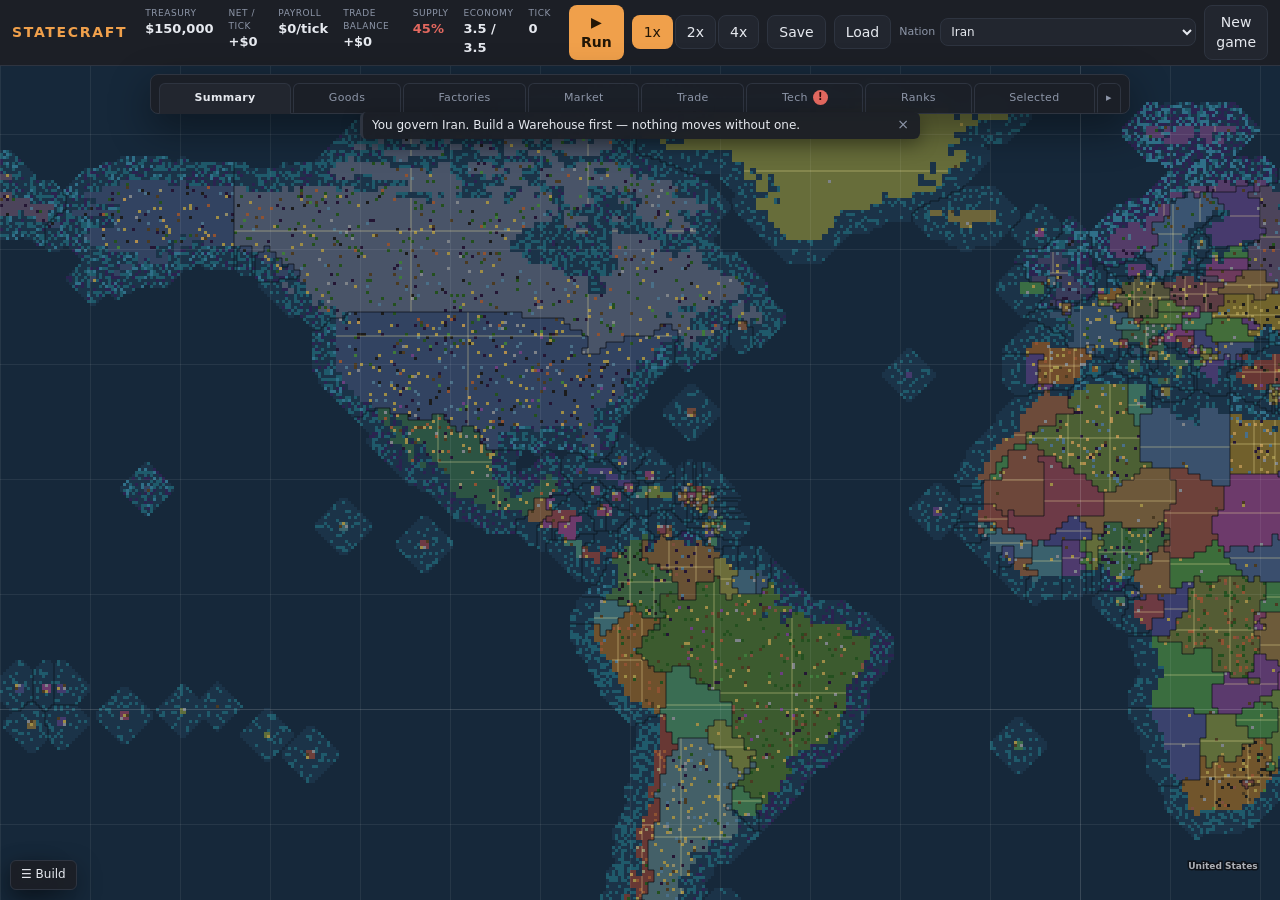
==== commit ddbe710b: "Compact panels and real province labels" ====
--- a/index.html
+++ b/index.html
@@ -78,11 +78,9 @@
         <div id="summary-card" class="summary"></div>
       </section>
 
-      <!-- ONE table, not two. Prices and Goods were two tabs, then two tables
-           stacked in one pane, which meant reading what a commodity fetches in
-           one place and what you are actually doing with it in another. The
-           first group of columns is the market named in the header; the rest is
-           your own book. A commodity is one line, and the line answers both. -->
+      <!-- Goods is split into two narrow tables so the dock can stay compact:
+           the selected market on the left, your own book and policy on the
+           right. The rows are still the same commodities in the same order. -->
       <section class="pane" data-pane="resources" role="tabpanel" aria-labelledby="tab-resources">
         <div class="prices__head">
           <label class="home">Market <select id="prices-country"></select></label>
@@ -97,14 +95,10 @@
             <button type="button" id="all-buy-off" title="Bid for nothing on the exchange (&#8601; off for all)">Buy none</button>
           </div>
         </div>
-        <table class="market prices">
+        <div class="prices__split">
+        <table class="market prices prices--market">
           <thead>
-            <tr class="prices__groups">
-              <td></td>
-              <th colspan="5" id="prices-where">That market</th>
-              <th colspan="6">Your nation</th>
-              <th></th>
-            </tr>
+            <tr><th colspan="6" id="prices-where">That market</th></tr>
             <tr>
               <th>Commodity</th>
               <th title="What a unit fetches in the market named above">Price</th>
@@ -112,6 +106,15 @@
               <th title="What that nation's people want per tick">Need</th>
               <th title="How much of that need is actually reaching them">Met</th>
               <th title="What that nation's warehouses hold">Held</th>
+            </tr>
+          </thead>
+          <tbody id="prices-body"></tbody>
+        </table>
+        <table class="market prices prices--home">
+          <thead>
+            <tr><th colspan="8">Your nation</th></tr>
+            <tr>
+              <th>Commodity</th>
               <th title="Units your industry turned out">Made</th>
               <th title="Units your own factories burned as inputs">Used</th>
               <th title="Units your own people bought">Sold</th>
@@ -121,8 +124,9 @@
               <th title="Whether your government may post this commodity on the exchange">Trade</th>
             </tr>
           </thead>
-          <tbody id="prices-body"></tbody>
+          <tbody id="prices-home-body"></tbody>
         </table>
+        </div>
         <p class="hint" id="prices-note"></p>
         <details class="hint">
           <summary>What am I reading?</summary>
--- a/styles/base.css
+++ b/styles/base.css
@@ -87,19 +87,19 @@
   backdrop-filter: blur(8px);
 }
 .panel--left {
-  left: 10px; right: 10px; bottom: 10px;
-  height: min(280px, 42vh);
+  left: 50%; right: auto; bottom: 8px; transform: translateX(-50%);
+  width: min(860px, calc(100vw - 20px)); height: min(156px, 25vh);
 }
 .panel--tabs {
-  left: 10px; right: 10px; top: 10px;
-  height: min(560px, 68vh);
+  left: 50%; right: auto; top: 8px; transform: translateX(-50%);
+  width: min(980px, calc(100vw - 20px)); height: min(286px, 38vh);
 }
 .layout[data-left="false"] .panel--left { display: none; }
 .layout[data-left="true"] .rail { display: none; }
 
 .panel__head {
   flex: none; display: flex; align-items: center; gap: 8px;
-  padding: 10px 8px 8px 14px; border-bottom: 1px solid var(--line);
+  padding: 7px 8px 6px 12px; border-bottom: 1px solid var(--line);
 }
 .panel__head h2 { margin: 0; flex: 1; min-width: 0; overflow: hidden; text-overflow: ellipsis; white-space: nowrap; }
 .panel__close, .rail {
@@ -107,7 +107,15 @@
   background: transparent; border: 0; color: var(--muted); border-radius: 6px;
 }
 .panel__close:hover { background: var(--panel-2); color: var(--ink); border: 0; }
-.panel__body { flex: 1; min-height: 0; overflow-y: auto; padding: 12px 14px 14px; }
+.panel__body { flex: 1; min-height: 0; overflow-y: auto; padding: 8px 10px 10px; }
+.panel--left .panel__body {
+  display: grid; grid-template-columns: 220px minmax(0, 1fr); gap: 8px 10px;
+  align-items: start; overflow: hidden;
+}
+.panel--left .nation-card { max-height: 104px; overflow-y: auto; }
+.panel--left .panel__body > h2 { grid-column: 2; margin: 0; }
+.panel--left .build-menu { grid-column: 2; }
+.panel--left .hint { display: none; }
 
 /* The handle that brings the left panel back. */
 .rail {
@@ -131,21 +139,24 @@
    without scrolling for one. The name truncates rather than wrapping — the
    tooltip carries the recipe, the wages and the blurb — and the row you have
    actually picked unfolds its recipe underneath. */
-.build-menu { display: grid; grid-template-columns: 1fr 1fr; gap: 2px; }
+.build-menu {
+  display: flex; gap: 4px; overflow-x: auto; overflow-y: hidden;
+  scroll-snap-type: x proximity; padding-bottom: 2px;
+}
 .build {
-  display: grid; grid-template-columns: 14px minmax(0, 1fr) auto;
+  flex: 0 0 132px; scroll-snap-align: start;
+  display: grid; grid-template-columns: 14px minmax(0, 1fr);
   align-items: center; gap: 4px; text-align: left;
-  padding: 1px 5px; border-color: transparent; background: #ffffff06;
-}
-.build[data-active="true"] { grid-column: 1 / -1; }
+  padding: 3px 5px; border-color: transparent; background: #ffffff06;
+}
 .build[data-active="true"] { border-color: var(--accent); background: #2b2418; }
 .build[data-affordable="false"] { opacity: .45; }
 .build__glyph { font-size: 12px; text-align: center; }
 .build__name { font-size: 11px; overflow: hidden; text-overflow: ellipsis; white-space: nowrap; }
-.build__cost { font-size: 10px; color: var(--muted); font-variant-numeric: tabular-nums; }
+.build__cost { grid-column: 2; font-size: 10px; color: var(--muted); font-variant-numeric: tabular-nums; }
 .build[data-active="true"] .build__cost { color: var(--ink); }
 /* The recipe unfolds for the tool you are actually holding. */
-.build__recipe { display: none; grid-column: 2 / -1; font-size: 10px; color: var(--muted); white-space: normal; }
+.build__recipe { display: none; grid-column: 1 / -1; font-size: 10px; color: var(--muted); white-space: normal; }
 .build[data-active="true"] .build__recipe { display: block; }
 
 .market { width: 100%; border-collapse: collapse; font-size: 10px; }
@@ -170,10 +181,10 @@
 /* Messages hover over the bottom of the map rather than taking a row of layout
    away from it, so the world never shifts when one arrives. */
 .alerts {
-  position: absolute; z-index: 4; left: 50%; transform: translateX(-50%); top: 54px;
+  position: absolute; z-index: 100; left: 50%; transform: translateX(-50%); top: 46px;
   list-style: none; margin: 0; padding: 0;
   display: flex; flex-direction: column; gap: 4px;
-  width: min(560px, calc(100vw - 1080px)); min-width: 320px; pointer-events: none;
+  width: min(560px, calc(100vw - 40px)); min-width: 320px; pointer-events: none;
 }
 .alert { pointer-events: auto; }
 .alert {
@@ -240,8 +251,7 @@
 .good-text { color: var(--good); font-weight: 600; }
 .pact { width: 100%; padding: 7px 10px; font-size: 12px; }
 .pact:disabled { opacity: .4; cursor: not-allowed; }
-/* Each panel is a full-height modal now, so neither list needs a viewport cap
-   of its own: it gets the height its panel has. The market header stays put
+/* Each panel is docked now, so lists get the height their panel has. The market header stays put
    while the thirty-four rows scroll under it. */
 .market thead th { position: sticky; top: 0; background: #1c1f26; z-index: 1; }
 .market .flag { padding: 0 5px; font-size: 10px; }
--- a/styles/map.css
+++ b/styles/map.css
@@ -34,7 +34,7 @@
   position: absolute; z-index: 4; left: 12px; bottom: 12px;
   display: flex; align-items: center; gap: 8px; padding: 5px 8px;
 }
-.layout[data-left="true"] .maptools { bottom: calc(min(280px, 42vh) + 20px); }
+.layout[data-left="true"] .maptools { bottom: calc(min(156px, 25vh) + 18px); }
 .maptools__label {
   font-size: 10px; text-transform: uppercase; letter-spacing: .08em; color: var(--muted);
 }
@@ -85,12 +85,12 @@
    deliberately not a modal that blocks: you can ignore it, and the same offers
    are in their tabs either way. */
 .inbox {
-  position: absolute; z-index: 6; right: 12px; top: 58px;
+  position: absolute; z-index: 100; right: 12px; top: 58px;
   display: flex; flex-direction: column; gap: 6px;
   width: 262px; max-height: 62vh; overflow-y: auto;
   pointer-events: none;
 }
-.panel--tabs[data-open="true"] ~ .inbox { top: calc(min(560px, 68vh) + 20px); }
+.panel--tabs[data-open="true"] ~ .inbox { top: 58px; }
 .layout[data-paused="true"] .post__ttl { animation-play-state: paused; }
 
 .post {
--- a/styles/panel.css
+++ b/styles/panel.css
@@ -49,7 +49,7 @@
    every pane that grew since: the bottom of the trade list, the ranks table and
    the tech tree were simply unreachable. The scrollbar itself is invisible
    (base.css), so this costs no width. */
-.panes { flex: 1; min-height: 0; padding: 10px 12px 12px; overflow-y: auto; display: flex; flex-direction: column; }
+.panes { flex: 1; min-height: 0; padding: 8px 10px 10px; overflow-y: auto; display: flex; flex-direction: column; }
 .pane { display: none; }
 .pane[data-active="true"] { display: block; }
 /* The factory list is the one pane that can outgrow any window — a nation can
@@ -73,13 +73,13 @@
 /* Two columns, so the whole nation is one screenful rather than a scroll. The
    cards that carry a list run the full width; the two that are only a figure
    sit side by side. */
-.summary__inner { display: grid; grid-template-columns: 1fr 1fr; gap: 5px; }
+.summary__inner { display: grid; grid-template-columns: repeat(3, minmax(0, 1fr)); gap: 5px; }
 .card {
   background: var(--panel-2); border: 1px solid var(--line);
   border-radius: var(--radius); padding: 6px 9px;
   display: flex; flex-direction: column; gap: 4px; min-width: 0;
 }
-.card--wide { grid-column: 1 / -1; }
+.card--wide { grid-column: span 2; }
 .card h4 { margin: 0; }
 .card__big { margin: 0; font-size: 18px; font-weight: 600; font-variant-numeric: tabular-nums; }
 .card__big.is-negative { color: var(--bad); }
@@ -230,6 +230,7 @@
    showing that is the difference between "already set" and "broken". */
 .policy-all button[data-active="true"] { background: var(--panel-2); color: var(--ink); border-color: var(--accent); }
 
+.prices__split { display: grid; grid-template-columns: minmax(300px, .8fr) minmax(420px, 1fr); gap: 10px; align-items: start; }
 .prices th, .prices td { padding: 0 3px; }
 .prices td { text-align: right; }
 .prices th[scope="row"] { max-width: 76px; }
@@ -245,7 +246,7 @@
 .prices__groups + tr th { border-bottom: 1px solid #ffffff1a; }
 /* The two halves are told apart by a rule down the middle rather than by
    colour, which the swatches and the drift arrows are already using. */
-.prices tr > :nth-child(2), .prices tr > :nth-child(7), .prices tr > :nth-child(13) {
+.prices--market tr > :nth-child(2), .prices--home tr > :nth-child(2), .prices--home tr > :nth-child(8) {
   border-left: 1px solid #ffffff14;
 }
 .prices__flags { white-space: nowrap; text-align: center; }
@@ -399,6 +400,40 @@
 .pane[data-pane="resources"] .prices { font-size: 10px; }
 .pane[data-pane="resources"] .prices thead th { font-size: 8px; letter-spacing: .02em; }
 
+.pane[data-active="true"][data-pane="market"],
+.pane[data-active="true"][data-pane="trade"] {
+  display: grid; grid-template-columns: 260px minmax(0, 1fr); gap: 8px 12px; align-content: start;
+}
+.pane[data-pane="market"] .market__head,
+.pane[data-pane="market"] > h2:nth-of-type(1),
+.pane[data-pane="market"] #listing-draft,
+.pane[data-pane="market"] > h2:nth-of-type(2),
+.pane[data-pane="market"] #fund-card,
+.pane[data-pane="market"] > details { grid-column: 1; }
+.pane[data-pane="market"] .book__head,
+.pane[data-pane="market"] #listing-book { grid-column: 2; }
+.pane[data-pane="trade"] .trade-head,
+.pane[data-pane="trade"] > h2:nth-of-type(1),
+.pane[data-pane="trade"] #contract-offers,
+.pane[data-pane="trade"] #contract-draft,
+.pane[data-pane="trade"] > details { grid-column: 1; }
+.pane[data-pane="trade"] #contract-list,
+.pane[data-pane="trade"] > h2:nth-of-type(2),
+.pane[data-pane="trade"] #trade-flows,
+.pane[data-pane="trade"] > h2:nth-of-type(3),
+.pane[data-pane="trade"] table,
+.pane[data-pane="trade"] > h2:nth-of-type(4),
+.pane[data-pane="trade"] #country-list,
+.pane[data-pane="trade"] .hint--tight { grid-column: 2; }
+
+@media (max-width: 760px) {
+  .prices__split,
+  .pane[data-active="true"][data-pane="market"],
+  .pane[data-active="true"][data-pane="trade"] { grid-template-columns: 1fr; }
+  .pane[data-pane="market"] > *,
+  .pane[data-pane="trade"] > * { grid-column: 1 !important; }
+}
+
 /* ---- the exchange ---- */
 
 .market__head { margin-bottom: 10px; }
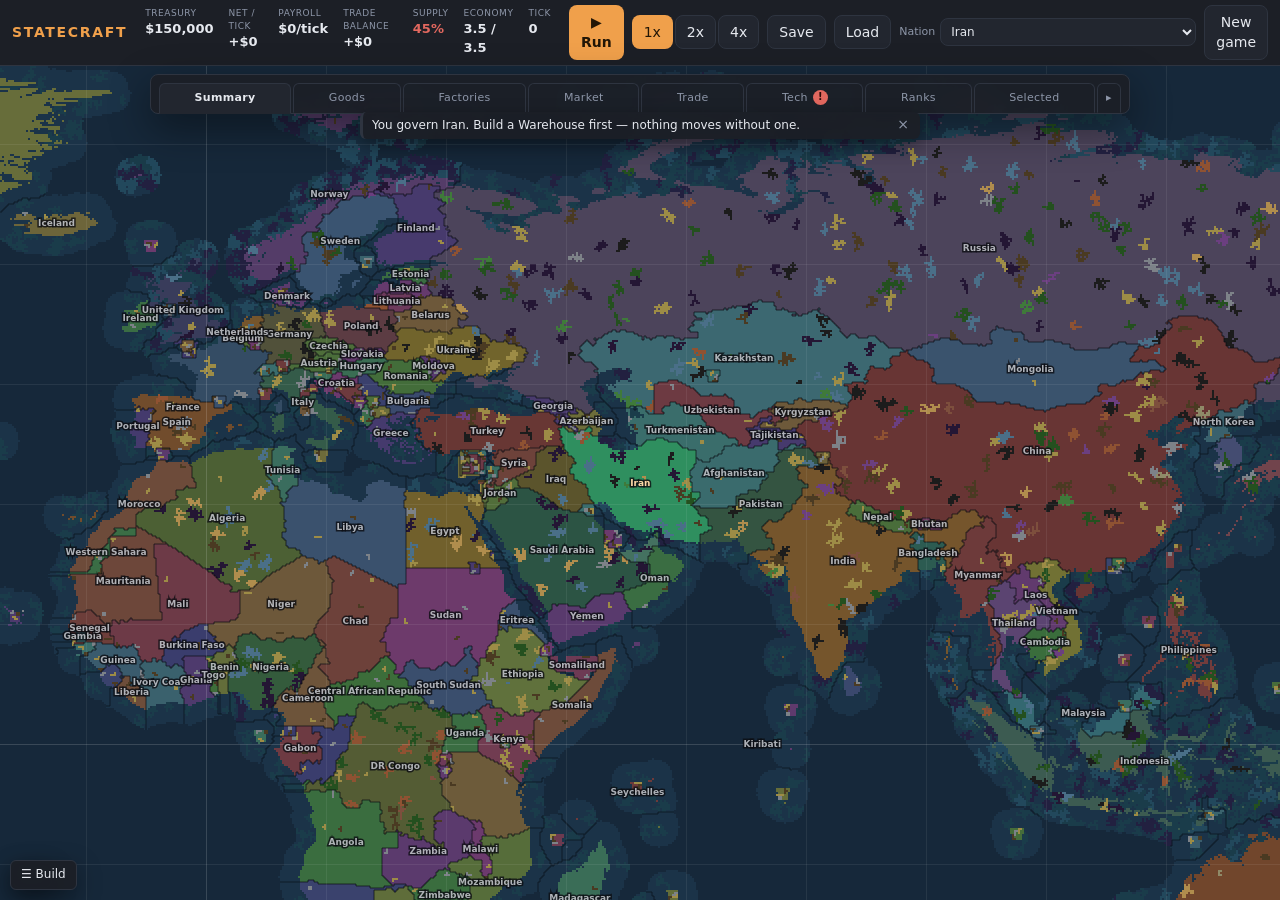
==== commit 5b5d6312: "change world map and add all provinces" ====
--- a/index.html
+++ b/index.html
@@ -78,9 +78,11 @@
         <div id="summary-card" class="summary"></div>
       </section>
 
-      <!-- Goods is split into two narrow tables so the dock can stay compact:
-           the selected market on the left, your own book and policy on the
-           right. The rows are still the same commodities in the same order. -->
+      <!-- Goods is ONE table, one line a commodity: the market you picked on
+           the left of the line, your own book and policy on the right of the
+           same line. Two tables meant reading the price of coal in one place
+           and what you are doing with coal in another, though both were the
+           same thirty-four rows in the same order. -->
       <section class="pane" data-pane="resources" role="tabpanel" aria-labelledby="tab-resources">
         <div class="prices__head">
           <label class="home">Market <select id="prices-country"></select></label>
@@ -95,10 +97,16 @@
             <button type="button" id="all-buy-off" title="Bid for nothing on the exchange (&#8601; off for all)">Buy none</button>
           </div>
         </div>
-        <div class="prices__split">
-        <table class="market prices prices--market">
+        <table class="market prices">
           <thead>
-            <tr><th colspan="6" id="prices-where">That market</th></tr>
+            <!-- The group row is load-bearing: whenever the select is not you,
+                 the two halves of a line are two different nations. -->
+            <tr class="prices__groups">
+              <td></td>
+              <th colspan="5" id="prices-where">That market</th>
+              <th colspan="6">Your nation</th>
+              <th></th>
+            </tr>
             <tr>
               <th>Commodity</th>
               <th title="What a unit fetches in the market named above">Price</th>
@@ -106,15 +114,6 @@
               <th title="What that nation's people want per tick">Need</th>
               <th title="How much of that need is actually reaching them">Met</th>
               <th title="What that nation's warehouses hold">Held</th>
-            </tr>
-          </thead>
-          <tbody id="prices-body"></tbody>
-        </table>
-        <table class="market prices prices--home">
-          <thead>
-            <tr><th colspan="8">Your nation</th></tr>
-            <tr>
-              <th>Commodity</th>
               <th title="Units your industry turned out">Made</th>
               <th title="Units your own factories burned as inputs">Used</th>
               <th title="Units your own people bought">Sold</th>
@@ -124,9 +123,8 @@
               <th title="Whether your government may post this commodity on the exchange">Trade</th>
             </tr>
           </thead>
-          <tbody id="prices-home-body"></tbody>
+          <tbody id="prices-body"></tbody>
         </table>
-        </div>
         <p class="hint" id="prices-note"></p>
         <details class="hint">
           <summary>What am I reading?</summary>
--- a/styles/base.css
+++ b/styles/base.css
@@ -109,12 +109,14 @@
 .panel__close:hover { background: var(--panel-2); color: var(--ink); border: 0; }
 .panel__body { flex: 1; min-height: 0; overflow-y: auto; padding: 8px 10px 10px; }
 .panel--left .panel__body {
-  display: grid; grid-template-columns: 220px minmax(0, 1fr); gap: 8px 10px;
-  align-items: start; overflow: hidden;
-}
-.panel--left .nation-card { max-height: 104px; overflow-y: auto; }
-.panel--left .panel__body > h2 { grid-column: 2; margin: 0; }
-.panel--left .build-menu { grid-column: 2; }
+  display: flex; flex-direction: column; gap: 5px; overflow: hidden;
+}
+.panel--left .nation-card { display: none; }
+/* The dock is 156px and two rows of build boxes want all of it. The heading is
+   the one thing in here that can go: the rail that opens this panel already
+   says "Build", and so does every box under it. */
+.panel--left .panel__body > h2 { display: none; }
+.panel--left .build-menu { flex: 1; min-height: 0; }
 .panel--left .hint { display: none; }
 
 /* The handle that brings the left panel back. */
@@ -132,32 +134,45 @@
   backdrop-filter: blur(8px); box-shadow: 0 8px 24px #00000059;
 }
 
-/* Twenty-two industries have to fit a column you can see all of, so a row is
-   ONE line — glyph, name, price. What it makes and what it costs to run are on
-   the tooltip, and on the row itself once it is the tool in your hand. */
-/* Two columns of one-line rows: thirty-four industries have to be pickable
-   without scrolling for one. The name truncates rather than wrapping — the
-   tooltip carries the recipe, the wages and the blurb — and the row you have
-   actually picked unfolds its recipe underneath. */
+/* TWO ROWS, always. The build boxes are a horizontal carousel of pairs: a
+   column holds an upper and a lower box and the columns run off to the right.
+   This is a GRID rather than a wrapping flex column because `flex-wrap` fills
+   whatever rows the container's height happens to allow — one on a short
+   window, three on a tall one — and the row count here is a layout decision,
+   not a leftover of how much room was going spare.
+   Each box is two lines: glyph, name and price, then the recipe. The full
+   story is still on the tooltip. */
 .build-menu {
-  display: flex; gap: 4px; overflow-x: auto; overflow-y: hidden;
-  scroll-snap-type: x proximity; padding-bottom: 2px;
+  display: grid; grid-auto-flow: column;
+  grid-template-rows: repeat(2, minmax(0, 1fr));
+  grid-auto-columns: 154px; justify-content: start;
+  gap: 4px; overflow-x: auto; overflow-y: hidden;
+  scroll-snap-type: x proximity; padding-bottom: 0;
 }
 .build {
-  flex: 0 0 132px; scroll-snap-align: start;
-  display: grid; grid-template-columns: 14px minmax(0, 1fr);
-  align-items: center; gap: 4px; text-align: left;
-  padding: 3px 5px; border-color: transparent; background: #ffffff06;
+  scroll-snap-align: start; min-width: 0; min-height: 0;
+  display: grid; grid-template-rows: auto minmax(0, auto);
+  align-content: start; gap: 3px; text-align: left; overflow: hidden;
+  padding: 4px 6px; border-color: transparent; background: #ffffff06;
 }
 .build[data-active="true"] { border-color: var(--accent); background: #2b2418; }
 .build[data-affordable="false"] { opacity: .45; }
+.build__top {
+  display: grid; grid-template-columns: 16px minmax(0, 1fr) auto;
+  align-items: center; gap: 5px; min-width: 0;
+}
 .build__glyph { font-size: 12px; text-align: center; }
 .build__name { font-size: 11px; overflow: hidden; text-overflow: ellipsis; white-space: nowrap; }
-.build__cost { grid-column: 2; font-size: 10px; color: var(--muted); font-variant-numeric: tabular-nums; }
+.build__cost { font-size: 10px; color: var(--muted); font-variant-numeric: tabular-nums; }
 .build[data-active="true"] .build__cost { color: var(--ink); }
-/* The recipe unfolds for the tool you are actually holding. */
-.build__recipe { display: none; grid-column: 1 / -1; font-size: 10px; color: var(--muted); white-space: normal; }
-.build[data-active="true"] .build__recipe { display: block; }
+/* One line, ellipsised. Two rows of boxes in a 156px dock leave a box 47px
+   tall, which is one line of recipe — and a second line clipped halfway through
+   its own letters reads as a rendering fault rather than as more information.
+   The whole recipe is on the tooltip. */
+.build__recipe {
+  display: block; font-size: 10px; line-height: 1.2; color: var(--muted);
+  overflow: hidden; text-overflow: ellipsis; white-space: nowrap;
+}
 
 .market { width: 100%; border-collapse: collapse; font-size: 10px; }
 .market th, .market td { text-align: left; padding: 0 2px; border-bottom: 1px solid #ffffff0d; line-height: 1.55; }
--- a/styles/panel.css
+++ b/styles/panel.css
@@ -230,10 +230,13 @@
    showing that is the difference between "already set" and "broken". */
 .policy-all button[data-active="true"] { background: var(--panel-2); color: var(--ink); border-color: var(--accent); }
 
-.prices__split { display: grid; grid-template-columns: minmax(300px, .8fr) minmax(420px, 1fr); gap: 10px; align-items: start; }
+.prices { table-layout: fixed; }
 .prices th, .prices td { padding: 0 3px; }
+.prices tbody th, .prices tbody td {
+  height: 16px; line-height: 16px; overflow: hidden; text-overflow: ellipsis;
+}
 .prices td { text-align: right; }
-.prices th[scope="row"] { max-width: 76px; }
+
 /* Two header rows, so the columns say WHOSE figures they are — the market you
    picked, or your own nation. Both rows stay put while the rows scroll under
    them, which means the second one has to sit below the first rather than on
@@ -246,10 +249,15 @@
 .prices__groups + tr th { border-bottom: 1px solid #ffffff1a; }
 /* The two halves are told apart by a rule down the middle rather than by
    colour, which the swatches and the drift arrows are already using. */
-.prices--market tr > :nth-child(2), .prices--home tr > :nth-child(2), .prices--home tr > :nth-child(8) {
+.prices tr > :nth-child(2), .prices tr > :nth-child(7), .prices tr > :nth-child(13) {
   border-left: 1px solid #ffffff14;
 }
+/* Thirteen columns in one line. The name column is fixed and the twelve figure
+   columns divide what is left evenly, so the two halves line up down the
+   table however wide the dock happens to be. */
+.prices th[scope="row"], .prices__groups > :first-child { width: 88px; }
 .prices__flags { white-space: nowrap; text-align: center; }
+.prices__flags .flag { height: 14px; padding: 0 4px; line-height: 1; }
 .prices__flags .flag:first-child { border-top-right-radius: 0; border-bottom-right-radius: 0; }
 .prices__flags .flag:last-child { border-top-left-radius: 0; border-bottom-left-radius: 0; margin-left: -1px; }
 /* A commodity you have never touched keeps its row and its place in the table —
@@ -427,7 +435,6 @@
 .pane[data-pane="trade"] .hint--tight { grid-column: 2; }
 
 @media (max-width: 760px) {
-  .prices__split,
   .pane[data-active="true"][data-pane="market"],
   .pane[data-active="true"][data-pane="trade"] { grid-template-columns: 1fr; }
   .pane[data-pane="market"] > *,
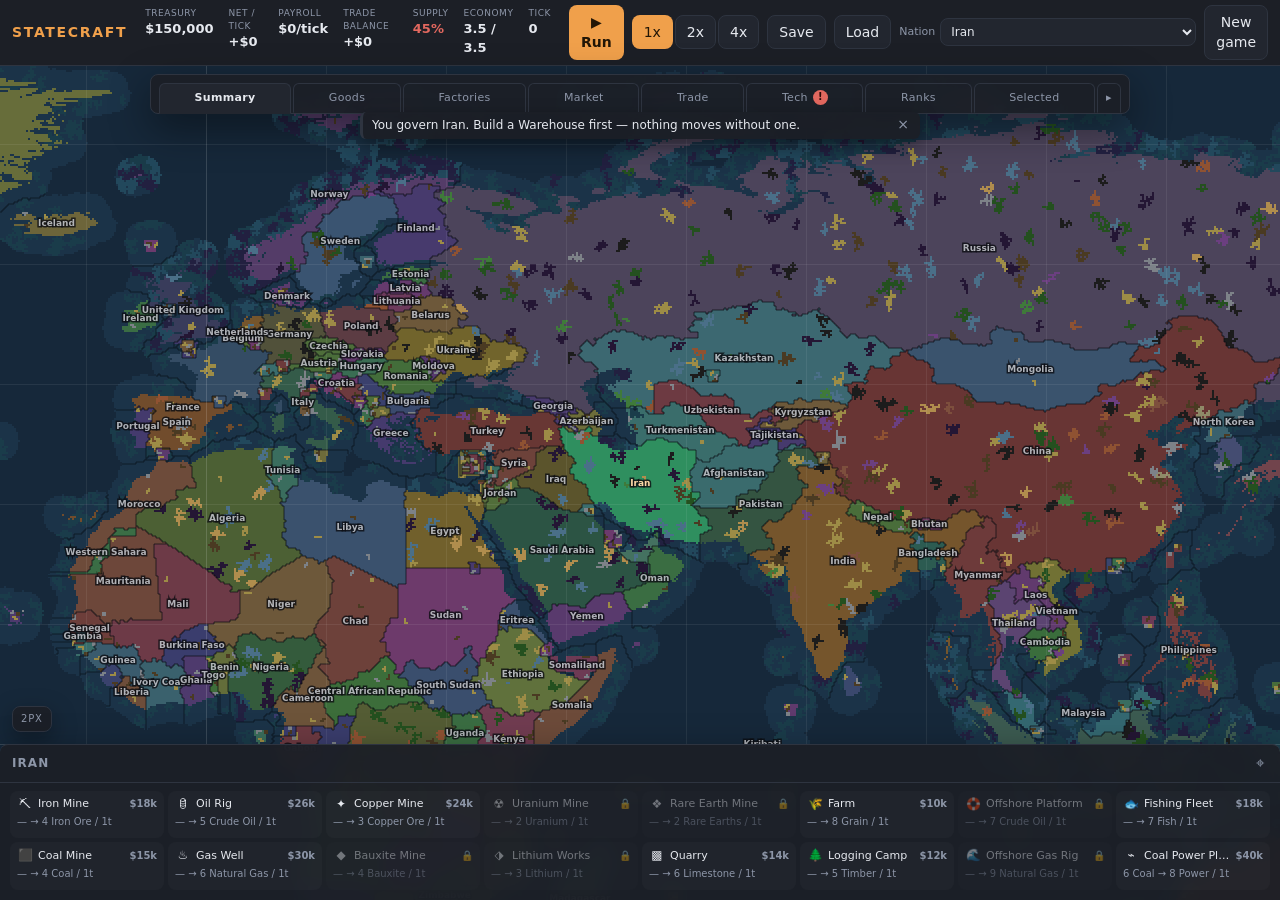
==== commit 8e652338: "Fix map building and add home recenter" ====
--- a/index.html
+++ b/index.html
@@ -54,6 +54,7 @@
   <aside class="panel panel--left" id="left-panel">
     <header class="panel__head">
       <h2 id="nation-name">Your nation</h2>
+      <button type="button" class="panel__action" id="btn-home-map" title="Center the map on your nation">⌖</button>
       <button type="button" class="panel__close" id="btn-left-close" title="Hide this panel (B)">&times;</button>
     </header>
     <div class="panel__body">
--- a/styles/base.css
+++ b/styles/base.css
@@ -77,8 +77,8 @@
 .layout { position: relative; flex: 1; min-height: 0; }
 
 /* Panels are docked over the map: the tabbed information panel hangs from the
-   top of the map and the build controls sit along the bottom like a strategy
-   game command bar. */
+   top of the map and the build controls sit along the full bottom edge like a
+   strategy game command bar. */
 .panel {
   position: absolute; z-index: 5;
   display: flex; flex-direction: column; min-height: 0;
@@ -87,26 +87,28 @@
   backdrop-filter: blur(8px);
 }
 .panel--left {
-  left: 50%; right: auto; bottom: 8px; transform: translateX(-50%);
-  width: min(860px, calc(100vw - 20px)); height: min(156px, 25vh);
+  left: 0; right: 0; bottom: 0; transform: none;
+  width: 100%; height: min(156px, 25vh);
+  border-left: 0; border-right: 0; border-bottom: 0;
+  border-radius: var(--radius) var(--radius) 0 0;
 }
 .panel--tabs {
   left: 50%; right: auto; top: 8px; transform: translateX(-50%);
   width: min(980px, calc(100vw - 20px)); height: min(286px, 38vh);
 }
-.layout[data-left="false"] .panel--left { display: none; }
-.layout[data-left="true"] .rail { display: none; }
+.layout[data-left="false"] .panel--left { display: flex; }
+.rail, .panel--left .panel__close { display: none; }
 
 .panel__head {
   flex: none; display: flex; align-items: center; gap: 8px;
   padding: 7px 8px 6px 12px; border-bottom: 1px solid var(--line);
 }
 .panel__head h2 { margin: 0; flex: 1; min-width: 0; overflow: hidden; text-overflow: ellipsis; white-space: nowrap; }
-.panel__close, .rail {
+.panel__action, .panel__close, .rail {
   flex: none; padding: 2px 8px; font-size: 15px; line-height: 1.3;
   background: transparent; border: 0; color: var(--muted); border-radius: 6px;
 }
-.panel__close:hover { background: var(--panel-2); color: var(--ink); border: 0; }
+.panel__action:hover, .panel__close:hover { background: var(--panel-2); color: var(--ink); border: 0; }
 .panel__body { flex: 1; min-height: 0; overflow-y: auto; padding: 8px 10px 10px; }
 .panel--left .panel__body {
   display: flex; flex-direction: column; gap: 5px; overflow: hidden;
--- a/styles/map.css
+++ b/styles/map.css
@@ -34,7 +34,7 @@
   position: absolute; z-index: 4; left: 12px; bottom: 12px;
   display: flex; align-items: center; gap: 8px; padding: 5px 8px;
 }
-.layout[data-left="true"] .maptools { bottom: calc(min(156px, 25vh) + 18px); }
+.maptools { bottom: calc(min(156px, 25vh) + 12px); }
 .maptools__label {
   font-size: 10px; text-transform: uppercase; letter-spacing: .08em; color: var(--muted);
 }
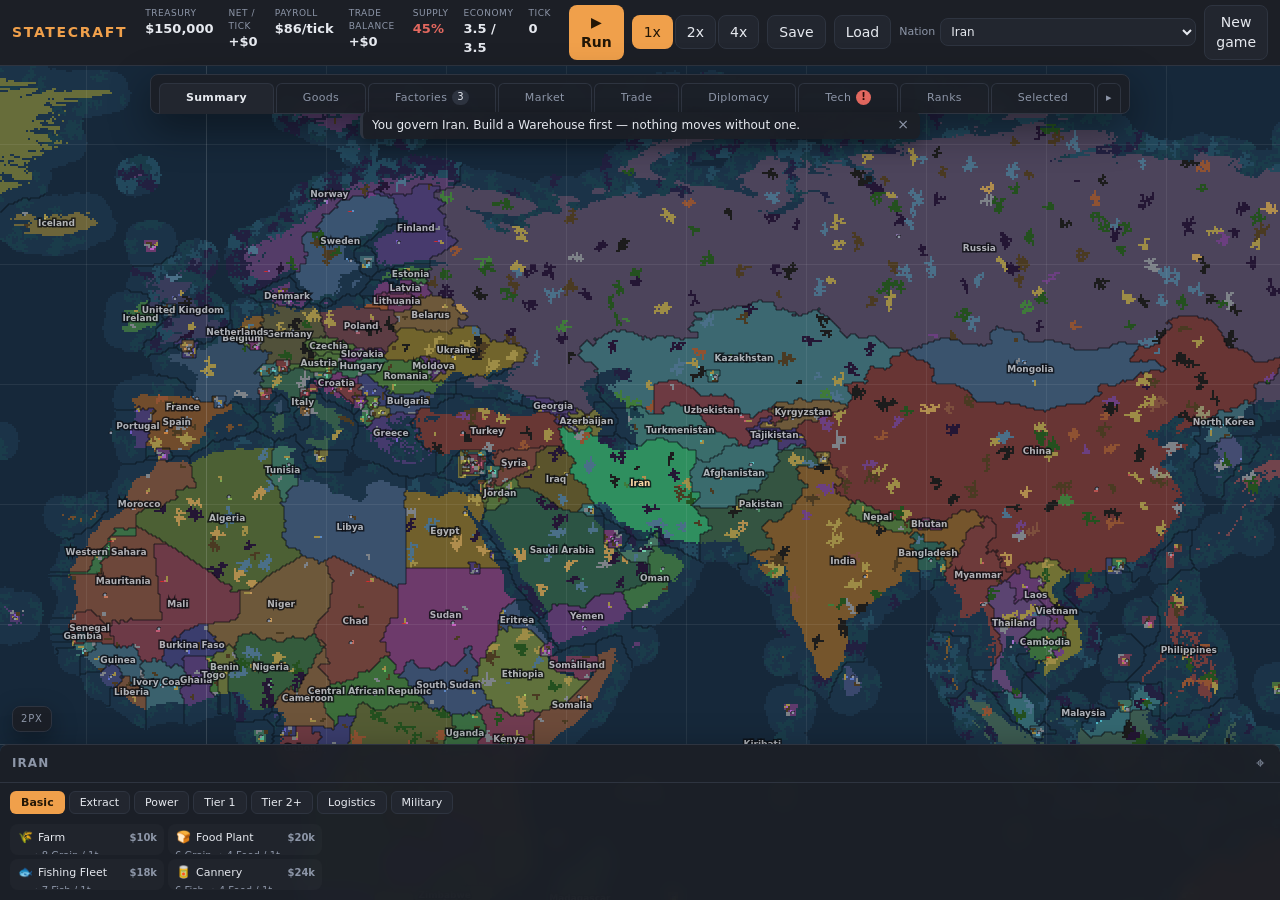
==== commit 3fe614a5: "add military and movement" ====
--- a/index.html
+++ b/index.html
@@ -47,6 +47,11 @@
        costs you the pane you were reading. -->
   <div id="inbox" class="inbox"></div>
 
+  <!-- One red card, over everything, for as long as a terrorist cell is standing.
+       It is not an alert: it does not expire, and clicking it jumps the map to
+       the camp. There is only ever one presence, so there is only ever one card. -->
+  <div id="terror" class="terror-popup" hidden></div>
+
   <ul id="alerts" class="alerts"></ul>
 
   <button type="button" id="btn-left" class="rail" title="Show the build panel (B)">☰ Build</button>
@@ -61,6 +66,7 @@
       <div id="nation-card" class="nation-card"></div>
 
       <h2>Build</h2>
+      <div id="build-tabs" class="build-tabs" role="tablist" aria-label="Build categories"></div>
       <div id="build-menu" class="build-menu"></div>
       <details class="hint">
         <summary>How building works</summary>
@@ -205,6 +211,11 @@
         <p class="hint hint--tight">Every market on earth is open to you. Click a nation to see what its people pay and what it is sitting on.</p>
       </section>
 
+      <section class="pane" data-pane="diplomacy" role="tabpanel" aria-labelledby="tab-diplomacy">
+        <div id="diplomacy-head" class="diplomacy__head"></div>
+        <div id="diplomacy-list" class="diplomacy"></div>
+      </section>
+
       <section class="pane" data-pane="ranks" role="tabpanel" aria-labelledby="tab-ranks">
         <div id="ranks-head" class="ranks__head"></div>
         <!-- Nine columns of a league table will not fit a 352px panel, and
--- a/styles/base.css
+++ b/styles/base.css
@@ -120,6 +120,15 @@
 .panel--left .panel__body > h2 { display: none; }
 .panel--left .build-menu { flex: 1; min-height: 0; }
 .panel--left .hint { display: none; }
+.build-tabs {
+  flex: none; display: flex; gap: 4px; margin-bottom: 5px;
+}
+.build-tab {
+  flex: 0 0 auto; padding: 3px 10px; font-size: 11px; border-radius: 6px;
+}
+.build-tab[data-active="true"] {
+  background: var(--accent); color: #221606; border-color: transparent; font-weight: 600;
+}
 
 /* The handle that brings the left panel back. */
 .rail {
@@ -157,8 +166,23 @@
   align-content: start; gap: 3px; text-align: left; overflow: hidden;
   padding: 4px 6px; border-color: transparent; background: #ffffff06;
 }
+/* THIS RULE IS LOAD-BEARING and it is not obvious why.
+   `.build` above sets `display: grid`, and an AUTHOR rule beats the user
+   agent's `[hidden] { display: none }` whatever their specificity — so the
+   `hidden` attribute updateDashboard sets on every box outside the current
+   category did nothing at all, every industry in the game was on screen at
+   once, and the category tabs in the bottom dock read as broken. Any element
+   that is both hidden by attribute and given a `display` by class needs its own
+   `[hidden]` rule like this one. */
+.build[hidden] { display: none; }
 .build[data-active="true"] { border-color: var(--accent); background: #2b2418; }
 .build[data-affordable="false"] { opacity: .45; }
+/* A formation is picked up the same way an industry is, but it is not a
+   building: it costs supplies rather than money, so its selected state is the
+   blue the map highlights deployable ground in rather than the build amber. */
+.build--unit { background: #7fa8ff0f; }
+.build--unit[data-active="true"] { border-color: #7fa8ff; background: #1b2436; }
+.build--unit .build__cost { color: #a8c2ff; }
 .build__top {
   display: grid; grid-template-columns: 16px minmax(0, 1fr) auto;
   align-items: center; gap: 5px; min-width: 0;
@@ -249,6 +273,11 @@
 .bag li { display: flex; justify-content: space-between; font-size: 12px; padding: 1px 0; }
 .bag b { font-variant-numeric: tabular-nums; }
 
+/* A selected FORMATION's own two actions, in the Selected pane. */
+.inspect__actions { display: flex; gap: 6px; }
+.inspect__actions button { flex: 1; padding: 4px 8px; font-size: 12px; }
+.unit-move[data-active="true"] { background: #7fa8ff; color: #0b1626; border-color: transparent; font-weight: 600; }
+
 /* On a narrow window the panels stay modals; they just take the width they need
    and the map runs on underneath. */
 @media (max-width: 1100px) {
--- a/styles/map.css
+++ b/styles/map.css
@@ -114,3 +114,34 @@
 .post__meta { margin: 0; font-size: 10px; }
 .post__act { display: flex; gap: 4px; margin-top: 2px; }
 .post__act button { flex: 1; padding: 3px 8px; font-size: 11px; }
+
+/* THE TERRORIST CARD.
+   One red card, top-left over the map, standing for as long as a cell is. It is
+   not an alert — it does not expire and it cannot be dismissed, because it is a
+   situation rather than news — and the whole card is a button: clicking it puts
+   the camp in the middle of the map.
+   `[hidden]` needs its own rule here because the `display: flex` below is an
+   author style and would otherwise beat the user agent's hidden rule. */
+.terror-popup {
+  position: absolute; z-index: 100; left: 12px; top: 58px;
+  display: flex; width: 236px;
+}
+.terror-popup[hidden] { display: none; }
+
+.terror {
+  flex: 1; min-width: 0; display: flex; align-items: flex-start; gap: 8px;
+  text-align: left; padding: 8px 10px;
+  border: 1px solid #ff5a4d; border-radius: var(--radius);
+  background: #2a1315f2; backdrop-filter: blur(8px);
+  box-shadow: 0 10px 30px #00000073;
+  animation: terror-in .2s ease-out;
+}
+.terror:hover { background: #38181af2; border-color: #ff8078; }
+.terror[data-home="true"] { box-shadow: 0 0 0 1px #ff5a4d66, 0 10px 30px #00000073; }
+@keyframes terror-in { from { opacity: 0; transform: translateX(-12px); } }
+
+.terror__mark { flex: none; font-size: 16px; line-height: 1.2; color: #ff6f62; }
+.terror__body { min-width: 0; display: flex; flex-direction: column; gap: 2px; }
+.terror__name { font-size: 12px; color: #ffd9d5; }
+.terror__where, .terror__force { font-size: 10px; color: #e0b3ae; line-height: 1.35; }
+.terror__hint { font-size: 9px; text-transform: uppercase; letter-spacing: .07em; color: #ff8078; }
--- a/styles/panel.css
+++ b/styles/panel.css
@@ -106,6 +106,28 @@
 .chip[data-status="running"] { color: var(--good); background: #5fbf7f1c; }
 .chip[data-status="starved"], .chip[data-status="unstaffed"] { color: var(--bad); background: #e2685f1c; }
 .chip[data-status="blocked"] { color: var(--accent); background: #f0a04b1c; }
+
+.diplomacy__head {
+  margin-bottom: 8px; color: var(--muted); font-size: 12px;
+}
+.diplomacy {
+  display: grid; grid-template-columns: repeat(2, minmax(0, 1fr)); gap: 4px;
+}
+.diplomacy__row {
+  display: grid; grid-template-columns: minmax(0, 1fr) 132px;
+  align-items: center; gap: 8px; padding: 4px 6px;
+  background: #ffffff08; border: 1px solid transparent; border-radius: 6px;
+}
+.diplomacy__name {
+  min-width: 0; overflow: hidden; text-overflow: ellipsis; white-space: nowrap;
+  font-size: 11px;
+}
+.diplomacy__relation {
+  width: 100%; min-width: 0; font-size: 11px;
+}
+.diplomacy__row[data-relation="alliance"] { border-color: #5fbf7f66; }
+.diplomacy__row[data-relation="access"] { border-color: #4a91d666; }
+.diplomacy__row[data-relation="war"] { border-color: #e2685f99; background: #e2685f14; }
 
 .bars { list-style: none; margin: 0; padding: 0; display: flex; flex-direction: column; gap: 3px; }
 .bars li { display: grid; grid-template-columns: 82px 1fr 38px; align-items: center; gap: 7px; font-size: 11px; }
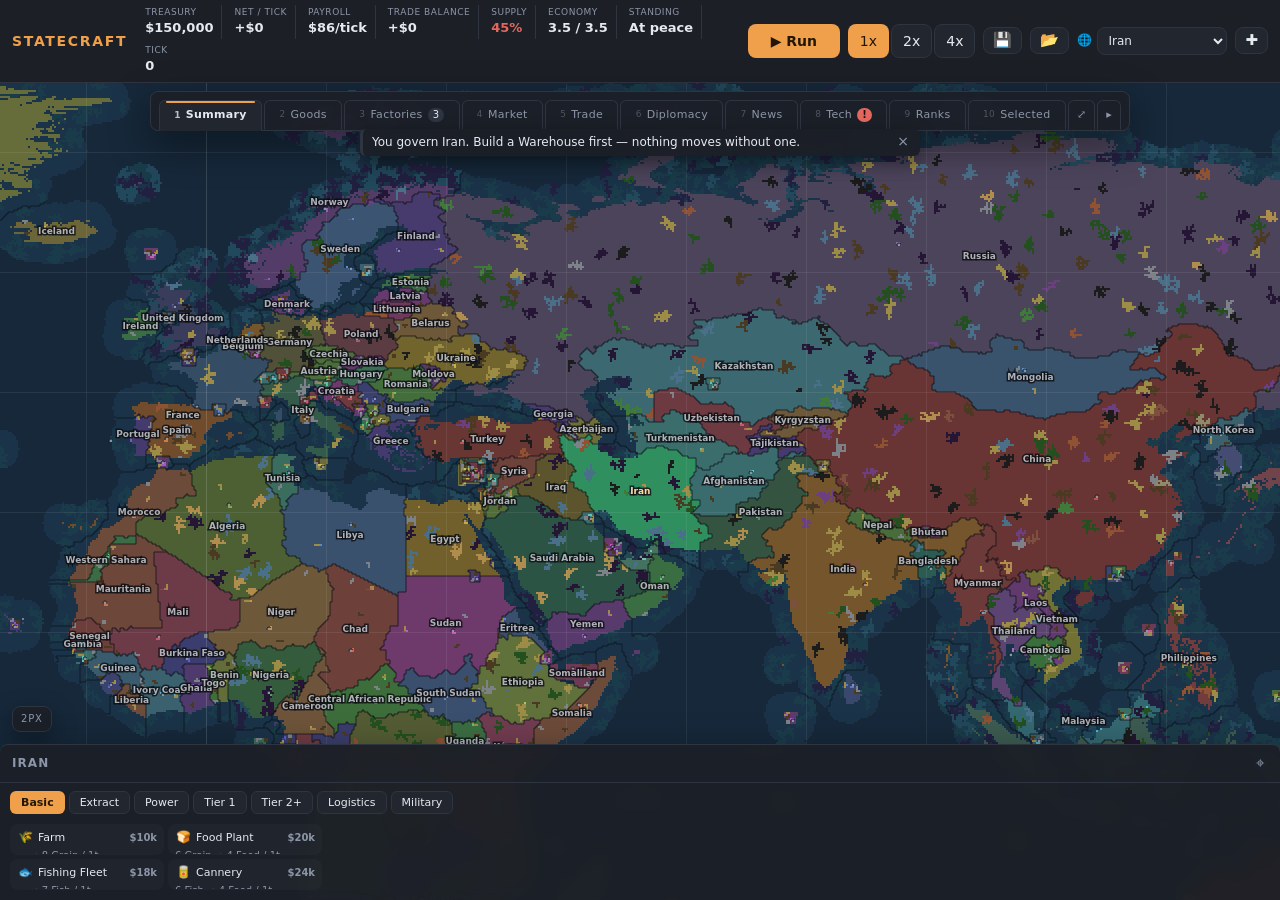
==== commit 74ca9769: "Add mobile shell, smarter world AI (trade/research/military/opinion), and header UI polish Two prior" ====
--- a/index.html
+++ b/index.html
@@ -18,15 +18,32 @@
     <div class="stat"><span>Trade balance</span><b id="stat-trade">—</b></div>
     <div class="stat"><span>Supply</span><b id="stat-supply">—</b></div>
     <div class="stat"><span>Economy</span><b id="stat-demand">—</b></div>
+    <!-- Where the nation stands with the rest of the world. It is on the fixed
+         bar rather than only in the Diplomacy tab because a war beginning in
+         twelve ticks is not something you should have to open a panel to find
+         out about. -->
+    <div class="stat"><span>Standing</span><b id="stat-standing" title="Wars, ultimatums and alliances">—</b></div>
     <div class="stat"><span>Tick</span><b id="stat-tick">0</b></div>
   </div>
+  <!-- Running or paused is the one control that must never be behind a menu, so
+       it stays on the bar at every width. Everything else — speed, the save
+       pair, which nation you govern, a new game — moves into `.controls__more`,
+       which is plain inline flex on a desktop and a popover sheet on a phone.
+       It is the SAME DOM either way: a second copy of these buttons would be a
+       second source of truth for the same five actions. -->
   <div class="controls">
     <button type="button" id="btn-pause" class="primary">▶ Run</button>
-    <div class="speeds" id="speed-buttons"></div>
-    <button type="button" id="btn-save">Save</button>
-    <button type="button" id="btn-load">Load</button>
-    <label class="home">Nation <select id="home-select"></select></label>
-    <button type="button" id="btn-reset">New game</button>
+    <div class="controls__more" id="controls-more">
+      <div class="speeds" id="speed-buttons"></div>
+      <button type="button" id="btn-save" class="icon-btn" title="Save game"><span aria-hidden="true">💾</span><span class="btn-label">Save</span></button>
+      <button type="button" id="btn-load" class="icon-btn" title="Load game"><span aria-hidden="true">📂</span><span class="btn-label">Load</span></button>
+      <label class="home" title="Which nation you govern">
+        <span class="home__icon" aria-hidden="true">🌐</span><span class="btn-label">Nation</span>
+        <select id="home-select"></select>
+      </label>
+      <button type="button" id="btn-reset" class="icon-btn" title="Start a new game"><span aria-hidden="true">✚</span><span class="btn-label">New game</span></button>
+    </div>
+    <button type="button" id="btn-menu" class="topbar__more" aria-expanded="false" title="Speed, saving and which nation you govern">⋯</button>
   </div>
 </header>
 
@@ -42,15 +59,24 @@
     <span class="maptools__label" id="zoom-label">1px</span>
   </div>
 
-  <!-- Anything waiting on your answer, over the map where you cannot miss it.
-       The same offers appear in their own tabs; this is so that saying yes never
-       costs you the pane you were reading. -->
-  <div id="inbox" class="inbox"></div>
-
-  <!-- One red card, over everything, for as long as a terrorist cell is standing.
-       It is not an alert: it does not expire, and clicking it jumps the map to
-       the camp. There is only ever one presence, so there is only ever one card. -->
-  <div id="terror" class="terror-popup" hidden></div>
+  <!-- The two STANDING overlays share a parent so they can be stacked.
+       On a desktop this box is `display: contents` — it has no layout of its
+       own and both children stay absolutely positioned against `.layout`,
+       exactly as they were. On a phone it becomes a flex column above the build
+       dock, because a 262px inbox and a 236px card on opposite edges of a 360px
+       screen simply overlap. Alerts are not in here: they are transient and keep
+       the top band. -->
+  <div class="overlays">
+    <!-- One red card, over everything, for as long as a terrorist cell is standing.
+         It is not an alert: it does not expire, and clicking it jumps the map to
+         the camp. There is only ever one presence, so there is only ever one card. -->
+    <div id="terror" class="terror-popup" hidden></div>
+
+    <!-- Anything waiting on your answer, over the map where you cannot miss it.
+         The same offers appear in their own tabs; this is so that saying yes never
+         costs you the pane you were reading. -->
+    <div id="inbox" class="inbox"></div>
+  </div>
 
   <ul id="alerts" class="alerts"></ul>
 
@@ -59,7 +85,7 @@
   <aside class="panel panel--left" id="left-panel">
     <header class="panel__head">
       <h2 id="nation-name">Your nation</h2>
-      <button type="button" class="panel__action" id="btn-home-map" title="Center the map on your nation">⌖</button>
+      <button type="button" class="panel__action" id="btn-home-map" title="Center the map on your nation (H)">⌖</button>
       <button type="button" class="panel__close" id="btn-left-close" title="Hide this panel (B)">&times;</button>
     </header>
     <div class="panel__body">
@@ -70,7 +96,7 @@
       <div id="build-menu" class="build-menu"></div>
       <details class="hint">
         <summary>How building works</summary>
-        Pick a tool, then click a highlighted tile on <em>your own soil</em> — a government licenses industry at home and nowhere else. Right-click a building to demolish it for half its cost. <kbd>Space</kbd> runs/pauses, <kbd>Esc</kbd> clears the tool, <kbd>B</kbd> folds this panel away.
+        Pick a tool, then click a highlighted tile on <em>your own soil</em> — a government licenses industry at home and nowhere else. Right-click a building to demolish it for half its cost. <kbd>Space</kbd> runs/pauses, <kbd>Esc</kbd> clears the tool, <kbd>B</kbd> folds this panel away, <kbd>H</kbd> finds your country again, <kbd>M</kbd> moves the selected formation, <kbd>T</kbd> makes the top panel taller, <kbd>1</kbd>–<kbd>9</kbd> and the arrow keys pick a view.
       </details>
     </div>
   </aside>
@@ -104,6 +130,12 @@
             <button type="button" id="all-buy-off" title="Bid for nothing on the exchange (&#8601; off for all)">Buy none</button>
           </div>
         </div>
+        <!-- Thirteen columns do not fit a phone, and dropping any of them would
+             break the one thing this table is for: the market half and your own
+             half of a commodity on ONE line. So it scrolls sideways inside its
+             own box, exactly as the nine-column Ranks table does — the pane
+             itself still never scrolls sideways. -->
+        <div class="scroller">
         <table class="market prices">
           <thead>
             <!-- The group row is load-bearing: whenever the select is not you,
@@ -132,6 +164,7 @@
           </thead>
           <tbody id="prices-body"></tbody>
         </table>
+        </div>
         <p class="hint" id="prices-note"></p>
         <details class="hint">
           <summary>What am I reading?</summary>
@@ -211,9 +244,36 @@
         <p class="hint hint--tight">Every market on earth is open to you. Click a nation to see what its people pay and what it is sitting on.</p>
       </section>
 
+      <!-- Diplomacy is a CONVERSATION. Alliance, access and peace are put to a
+           government and answered by it; war is the one thing declared rather
+           than asked, and even that waits out an ultimatum before anybody
+           fires. Anything waiting on your answer sits at the top, where the
+           decision is, rather than among 257 neutral neighbours. -->
       <section class="pane" data-pane="diplomacy" role="tabpanel" aria-labelledby="tab-diplomacy">
         <div id="diplomacy-head" class="diplomacy__head"></div>
+        <div id="diplomacy-pending" class="dip__offers"></div>
         <div id="diplomacy-list" class="diplomacy"></div>
+        <details class="hint">
+          <summary>How diplomacy works</summary>
+          <b>Ally</b>, <b>Access</b> and <b>Peace</b> are <em>requests</em> — you put them and that government answers on its own reading of how near you are, how big you are and how you already stand. Hover a button to see roughly how much it wants what you are offering. <b>War</b> is the exception: nobody is asked permission to be invaded, so it is <em>declared</em>. Any alliance between you breaks on the spot, but the fighting does not start for <b>50 ticks</b> — time for both sides to move armies, and time for you to call it off. When it does start, the defender's allies declare on you too, each with their own fifty. Peace has to be agreed like anything else.
+        </details>
+      </section>
+
+      <!-- What the rest of the world has just DONE. It is the world's news, not
+           yours: the alerts in the corner are yours and expire on a wall clock,
+           while these expire on the TICK clock and are dropped after 50 of them,
+           because 258 governments acting constantly will not fit in a save. -->
+      <section class="pane" data-pane="events" role="tabpanel" aria-labelledby="tab-events">
+        <div class="prices__head">
+          <div class="speeds" id="event-filters" aria-label="Whose notifications"></div>
+          <label class="home">Nation <select id="event-country"></select></label>
+          <span class="muted" id="event-head"></span>
+        </div>
+        <div id="event-list" class="events"></div>
+        <details class="hint">
+          <summary>What am I reading?</summary>
+          Every pact agreed or refused, every declaration of war and the wars that follow them, every supply contract signed, every formation raised and every terrorist cell that appears or is destroyed &mdash; for all 258 governments, not just yours. <b>World</b> is everybody, <b>Yours</b> is anything you were a party to, and the select narrows it to one nation. The number on the right is how many ticks ago it happened; a notification is dropped once it is <b>50 ticks</b> old, so this is what is going on now rather than a history of the game.
+        </details>
       </section>
 
       <section class="pane" data-pane="ranks" role="tabpanel" aria-labelledby="tab-ranks">
--- a/styles/base.css
+++ b/styles/base.css
@@ -9,6 +9,11 @@
   --good: #5fbf7f;
   --bad: #e2685f;
   --radius: 8px;
+  /* How tall the bottom build dock is. It is a variable rather than a repeated
+     `min()` because three things have to agree about it — the dock itself, the
+     zoom label that sits above it, and the floating overlays that stack above
+     that — and on a phone all three change together. */
+  --dock: min(156px, 25vh);
   color-scheme: dark;
 }
 
@@ -57,13 +62,57 @@
   padding: 5px 12px; background: var(--panel); border-bottom: 1px solid var(--line);
 }
 .brand { font-size: 14px; letter-spacing: .12em; text-transform: uppercase; color: var(--accent); }
-.stats { display: flex; gap: 15px; }
-.stat { display: flex; flex-direction: column; }
+/* The seven figures that say how the nation is doing. They wrap rather than
+   overflowing, because the topbar is fixed and a stat pushed off the end of it
+   is a stat you can never see. */
+.stats { display: flex; flex-wrap: wrap; gap: 4px 12px; min-width: 0; }
+.stat {
+  display: flex; flex-direction: column; padding: 1px 8px 1px 0;
+  border-right: 1px solid var(--line);
+}
+.stat:last-child { border-right: 0; }
 .stat span { font-size: 9px; text-transform: uppercase; letter-spacing: .06em; color: var(--muted); }
 .stat b { font-size: 13px; font-variant-numeric: tabular-nums; }
 .stat b.is-negative { color: var(--bad); }
+/* A figure that has just moved the wrong way is worth a glance, and a colour is
+   how a fixed bar says so without growing a line. */
+.stat b.is-good { color: var(--good); }
 .controls { margin-left: auto; display: flex; align-items: center; gap: 8px; }
+/* Save, Load and New game used to spell themselves out, which is what made the
+   bar wrap: three words cost more than the two extra stats they crowded out.
+   A glyph plus a tooltip says the same thing at a third of the width — the same
+   trade the map's own ⌖ and &times; buttons already make.
+   `.btn-label` carries the word for a screen reader (clipped, not `display:none`,
+   so it stays in the accessible name) and for the phone's overflow SHEET, where
+   there is no crowding and an icon alone would be a guess — see the mobile rule
+   below that un-clips it there. */
+.icon-btn { padding: 5px 9px; font-size: 15px; line-height: 1; display: flex; align-items: center; gap: 6px; }
+.home__icon { font-size: 12px; }
+.btn-label {
+  position: absolute; width: 1px; height: 1px; padding: 0; margin: -1px;
+  overflow: hidden; clip: rect(0, 0, 0, 0); white-space: nowrap; border: 0;
+}
+/* Everything that is NOT run/pause. Inline on a desktop, a popover sheet on a
+   phone — the same buttons either way, because two copies of Save and New game
+   would be two things to keep in step.
+
+   `ui.menuOpen` is published onto it as `data-open`, and that flag means nothing
+   at this width: there is no sheet to open on a desktop, so only the phone rule
+   below reads it. Writing `hidden` from the renderer instead would have taken
+   Save and the nation select off the desktop bar as well. */
+.controls__more { display: flex; align-items: center; gap: 8px; }
+/* The handle that opens it. There is nothing to overflow on a desktop, so it is
+   not shown there at all. */
+.topbar__more { display: none; flex: none; padding: 5px 10px; line-height: 1; }
 .speeds { display: flex; gap: 2px; }
+/* Running or paused is the single most important thing on this bar — it decides
+   whether anything you are watching is happening at all — so it is stated
+   rather than left to the shape of a glyph. */
+#btn-pause { min-width: 92px; }
+/* At war is a state of the nation, not a note in a tab. It only appears when it
+   is true, so the bar is otherwise unchanged. */
+#stat-standing[data-war="true"] { color: var(--bad); font-weight: 700; }
+#stat-standing[data-looming="true"] { color: var(--accent); font-weight: 700; }
 
 button {
   background: var(--panel-2); color: var(--ink); border: 1px solid var(--line);
@@ -88,14 +137,19 @@
 }
 .panel--left {
   left: 0; right: 0; bottom: 0; transform: none;
-  width: 100%; height: min(156px, 25vh);
+  width: 100%; height: var(--dock);
   border-left: 0; border-right: 0; border-bottom: 0;
   border-radius: var(--radius) var(--radius) 0 0;
 }
 .panel--tabs {
   left: 50%; right: auto; top: 8px; transform: translateX(-50%);
   width: min(980px, calc(100vw - 20px)); height: min(286px, 38vh);
-}
+  transition: height .12s ease;
+}
+/* The tall state, from the ⤢ button or T. The cap is still a share of the
+   VIEWPORT rather than a fixed height, so the map is never entirely covered —
+   the panel docks over the map, it does not replace it. */
+.panel--tabs[data-tall="true"] { height: min(620px, 72vh); width: min(1180px, calc(100vw - 20px)); }
 .layout[data-left="false"] .panel--left { display: flex; }
 .rail, .panel--left .panel__close { display: none; }
 
@@ -274,14 +328,128 @@
 .bag b { font-variant-numeric: tabular-nums; }
 
 /* A selected FORMATION's own two actions, in the Selected pane. */
-.inspect__actions { display: flex; gap: 6px; }
-.inspect__actions button { flex: 1; padding: 4px 8px; font-size: 12px; }
+/* Four buttons now, so they wrap rather than squeezing "Click a formation to
+   add…" into a column of single letters. */
+.inspect__actions { display: flex; flex-wrap: wrap; gap: 6px; }
+.inspect__actions button { flex: 1 1 44%; padding: 4px 8px; font-size: 12px; }
 .unit-move[data-active="true"] { background: #7fa8ff; color: #0b1626; border-color: transparent; font-weight: 600; }
+/* Green while a group is being assembled, matching the ring the map draws round
+   the formations that could join it. */
+.unit-group[data-active="true"] { background: #7fdca0; color: #0b1626; border-color: transparent; font-weight: 600; }
 
 /* On a narrow window the panels stay modals; they just take the width they need
    and the map runs on underneath. */
 @media (max-width: 1100px) {
   .alerts { width: min(560px, calc(100vw - 40px)); }
+}
+
+/* ---- THE PHONE ----------------------------------------------------------
+   ONE breakpoint means "this is a phone", and it is this one. The pane-stacking
+   rule in panel.css was written at 760px and now shares this number: a second
+   breakpoint is a second place to forget.
+
+   Nothing below changes what the game IS. The map still fills the layer and the
+   panels still dock over it — they simply take the whole width, because half a
+   phone is not a panel, and every target grows to something a thumb can hit. */
+@media (max-width: 820px) {
+  :root {
+    /* Taller, because the build boxes below are one row of touch targets rather
+       than two rows of 47px slivers. */
+    --dock: min(184px, 30vh);
+  }
+
+  .topbar { gap: 8px; padding: 4px 8px; }
+  /* The brand is the one thing on the bar that says nothing about the game. */
+  .brand { display: none; }
+  /* Eight figures do not fit 360px and must not wrap into four rows on a fixed
+     bar. They scroll instead: everything is still reachable, and the first four
+     — treasury, net, standing, tick — are the ones already in view. The fade
+     on the right edge is the only hint that there is more to scroll to — a
+     plain cut-off looked like the fourth stat was the last one. */
+  .stats {
+    flex-wrap: nowrap; overflow-x: auto; flex: 1 1 auto; gap: 0 10px;
+    -webkit-mask-image: linear-gradient(to right, #000 calc(100% - 18px), transparent);
+    mask-image: linear-gradient(to right, #000 calc(100% - 18px), transparent);
+  }
+  .stat { flex: 0 0 auto; }
+  .controls { gap: 6px; flex: none; }
+  #btn-pause { min-width: 0; padding: 6px 10px; }
+  .topbar__more { display: block; }
+
+  /* The overflow controls become a sheet under the ⋯ button. It is positioned
+     against the topbar rather than the layout so it hangs off the bar itself. */
+  .topbar { position: relative; }
+  .controls__more {
+    position: absolute; z-index: 200; right: 6px; top: calc(100% + 4px);
+    flex-direction: column; align-items: stretch; gap: 6px;
+    padding: 8px; min-width: 190px;
+    background: #1c1f26f7; border: 1px solid var(--line); border-radius: var(--radius);
+    backdrop-filter: blur(8px); box-shadow: 0 14px 40px #00000073;
+  }
+  /* HERE is where `data-open` finally means something. It is a class-driven
+     `display`, so it needs an explicit closed rule for the same reason
+     `.build[hidden]` does — there is no user-agent default to fall back on. */
+  .controls__more[data-open="false"] { display: none; }
+  .controls__more .speeds { justify-content: space-between; }
+  .controls__more .speed { flex: 1; }
+  .controls__more button, .controls__more select { min-height: 36px; }
+  .controls__more .home { justify-content: space-between; }
+  /* In the sheet there is no crowding, so the icon buttons say what they do
+     rather than making a thumb guess: the label comes off the clip that hides
+     it on the bar and takes its place in the row, left-aligned beside the
+     glyph rather than centred under it. */
+  .controls__more .icon-btn { justify-content: flex-start; }
+  .controls__more .btn-label {
+    position: static; width: auto; height: auto; margin: 0; padding: 0;
+    overflow: visible; clip: auto; white-space: nowrap;
+  }
+  #home-select { max-width: none; flex: 1; }
+
+  /* The information panel is a full-width sheet flush under the bar. Half a
+     phone screen centred with a margin either side is not a panel, it is a
+     letterbox. */
+  .panel--tabs {
+    left: 0; right: 0; top: 0; transform: none;
+    width: 100%; height: min(60vh, 520px);
+    border-left: 0; border-right: 0;
+    border-radius: 0 0 var(--radius) var(--radius);
+  }
+  .panel--tabs[data-tall="true"] { width: 100%; height: 88vh; }
+
+  /* The build dock: one row of boxes big enough to hit. This deliberately
+     overrides the "TWO ROWS, always" rule above — that rule exists so the row
+     count is a DECISION rather than a leftover of the container height, and
+     this is a decision. Two rows in a phone dock leave a 40px box. */
+  .build-menu {
+    grid-template-rows: minmax(0, 1fr);
+    grid-auto-columns: 132px; gap: 6px;
+  }
+  .build { padding: 7px 8px; gap: 5px; }
+  /* Still one line, still ellipsised — a name that wraps to a second line
+     pushes the cost and the recipe below it down by however many words it
+     ran to, so one box in the row would carry its price a line lower than
+     its neighbours. Touch made the box wider (132px) and the type bigger
+     (12px) instead; the full name is still on the tooltip. */
+  .build__name { font-size: 12px; }
+  .build__recipe { line-height: 1.25; }
+  /* Seven categories, scrolled rather than squeezed. */
+  .build-tabs { overflow-x: auto; }
+  .build-tab { min-height: 34px; padding: 4px 12px; }
+
+  .panel__head { padding: 6px 6px 5px 10px; }
+  .panel__action, .panel__close { min-width: 36px; min-height: 32px; }
+
+  /* Alerts keep the top band and take the width. */
+  .alerts { top: 4px; left: 8px; right: 8px; width: auto; min-width: 0; transform: none; }
+
+  /* Two facts side by side is one truncated word each at this width. */
+  .facts { grid-template-columns: 1fr; }
+  .summary__inner { grid-template-columns: repeat(2, minmax(0, 1fr)); }
+
+  /* Anything the thumb has to find. */
+  .flag { padding: 3px 8px; }
+  .prices__flags .flag { height: auto; padding: 3px 7px; }
+  .sell, .listing__act, .dip__act { min-height: 30px; }
 }
 
 /* ---- world-map additions ---- */
@@ -292,6 +460,10 @@
   background: var(--panel-2); color: var(--ink); border: 1px solid var(--line);
   border-radius: var(--radius); padding: 5px 6px; font: inherit; font-size: 12px;
 }
+/* The topbar's own nation select, specifically — the ones inside a panel
+   (Goods, News) have the room to spell out a long country name and should
+   keep it; this is the one squeezed onto a bar with six other controls. */
+#home-select { max-width: 130px; }
 .panel__body h2, .pane h2 { margin-top: 12px; }
 .panel__body > h2:first-child, .pane > h2:first-child, .panel__head h2 { margin-top: 0; }
 .good-text { color: var(--good); font-weight: 600; }
@@ -341,3 +513,9 @@
 .flow__what { flex: none; }
 .flow__who { flex: 1; min-width: 0; color: var(--muted); overflow: hidden; text-overflow: ellipsis; white-space: nowrap; }
 .flow__value { font-variant-numeric: tabular-nums; }
+
+/* A formation you could raise only by BUYING the goods in. Amber rather than
+   full brightness, because it is affordable but dear — the shelves cannot cover
+   it and the treasury is making up the difference at a markup. */
+.build[data-affordable="cash"] { opacity: .8; border-color: #f0a04b59; }
+.build[data-affordable="cash"] .build__recipe { color: var(--accent); }
--- a/styles/map.css
+++ b/styles/map.css
@@ -34,7 +34,8 @@
   position: absolute; z-index: 4; left: 12px; bottom: 12px;
   display: flex; align-items: center; gap: 8px; padding: 5px 8px;
 }
-.maptools { bottom: calc(min(156px, 25vh) + 12px); }
+/* Above the build dock, whatever height that dock currently is. */
+.maptools { bottom: calc(var(--dock) + 12px); }
 .maptools__label {
   font-size: 10px; text-transform: uppercase; letter-spacing: .08em; color: var(--muted);
 }
@@ -80,6 +81,13 @@
 .map::-webkit-scrollbar { width: 0; height: 0; display: none; }
 /* Dragging the map should not select the country names painted on it. */
 .map { user-select: none; -webkit-user-select: none; touch-action: none; }
+
+/* THE STANDING OVERLAYS SHARE A PARENT so they can be stacked on a phone.
+   `display: contents` means this box has no layout of its own: the inbox and the
+   terrorist card stay absolutely positioned against `.layout` exactly as they
+   were, and nothing about the desktop changes. The phone rule at the bottom of
+   this file turns it into a real flex column instead. */
+.overlays { display: contents; }
 
 /* Everything waiting on your answer, stacked in the corner over the map. It is
    deliberately not a modal that blocks: you can ignore it, and the same offers
@@ -145,3 +153,48 @@
 .terror__name { font-size: 12px; color: #ffd9d5; }
 .terror__where, .terror__force { font-size: 10px; color: #e0b3ae; line-height: 1.35; }
 .terror__hint { font-size: 9px; text-transform: uppercase; letter-spacing: .07em; color: #ff8078; }
+
+/* The card before the cell exists: same place, same shape, amber rather than
+   red, and it PULSES because it is a clock running down rather than a situation
+   standing still. `data-home` still means "this is on your own soil", which is
+   the one case where you can do something about it without a treaty. */
+.terror--warning { border-color: #f0a04b8c; background: #3a2a15f2; }
+.terror--warning:hover { background: #4a3418f2; border-color: #f0b76b; }
+.terror--warning .terror__mark { color: var(--accent); animation: terror-tick 1.8s ease-in-out infinite; }
+.terror--warning .terror__name { color: #ffe4bd; }
+.terror--warning .terror__where, .terror--warning .terror__force { color: #ddc198; }
+.terror--warning .terror__hint { color: var(--accent); }
+.terror--warning[data-home="true"] { box-shadow: 0 0 0 1px #f0a04b73, 0 10px 30px #00000073; }
+@keyframes terror-tick { 50% { opacity: .4; } }
+@media (prefers-reduced-motion: reduce) {
+  .terror--warning .terror__mark { animation: none; }
+}
+
+/* ---- THE PHONE ----------------------------------------------------------
+   A 262px inbox on the right edge and a 236px card on the left edge overlap on
+   a 360px screen. Both go into their shared parent's column instead, anchored
+   above the build dock — which is also where the thumb is. Alerts stay in the
+   top band (base.css), so the three never collide. */
+@media (max-width: 820px) {
+  .overlays {
+    display: flex; flex-direction: column; gap: 6px;
+    position: absolute; z-index: 100;
+    left: 8px; right: 8px; bottom: calc(var(--dock) + 8px);
+    max-height: 44vh; pointer-events: none;
+  }
+  /* Static inside the column: the parent does the positioning now. */
+  .inbox, .terror-popup {
+    position: static; left: auto; right: auto; top: auto;
+    width: auto; max-height: 32vh;
+  }
+  /* `.terror-popup` sets `display: flex`, so it still needs its own hidden rule
+     — and it needs it here too, because this block re-states the display. */
+  .terror-popup[hidden] { display: none; }
+
+  .maptools { bottom: calc(var(--dock) + 8px); left: 8px; padding: 4px 7px; }
+
+  /* Three columns of nation buttons is three ellipses. */
+  .countries { grid-template-columns: repeat(2, minmax(0, 1fr)); }
+  .country { padding: 4px 5px; }
+  .country__name { font-size: 11px; }
+}
--- a/styles/panel.css
+++ b/styles/panel.css
@@ -24,6 +24,7 @@
   padding: 6px 6px; font-size: 11px; letter-spacing: .03em;
   border-radius: 6px 6px 0 0; border-bottom-color: transparent;
   background: transparent; color: var(--muted); min-width: 0;
+  position: relative;
 }
 .tab:hover { color: var(--ink); background: var(--panel-2); }
 .tab[data-active="true"] {
@@ -31,8 +32,24 @@
   border-color: var(--line); border-bottom-color: var(--panel-2);
   margin-bottom: -1px;
 }
+/* The active tab gets a bright edge along its top. Nine tabs in two wrapped
+   rows all shaded the same colour made "which one am I on" a question you had
+   to answer by reading, and the answer should be visible from the map. */
+.tab[data-active="true"]::before {
+  content: ''; position: absolute; left: 6px; right: 6px; top: 0; height: 2px;
+  background: var(--accent); border-radius: 2px;
+}
+/* The number that opens it. Printed rather than left to folklore: a shortcut
+   nobody can see is a shortcut nobody uses. */
+.tab__key {
+  flex: none; font-size: 9px; line-height: 1; opacity: .45;
+  font-variant-numeric: tabular-nums;
+}
+.tab[data-active="true"] .tab__key { opacity: .8; }
 .tab__label { overflow: hidden; text-overflow: ellipsis; }
-.tab--collapse { flex: 0 0 auto; padding: 6px 8px; }
+.tab--collapse, .tab--grow { flex: 0 0 auto; padding: 6px 8px; }
+.tab--grow[data-active="true"] { color: var(--accent); background: var(--panel-2); }
+.tab--grow[data-active="true"]::before { display: none; }
 
 /* How many sites you own, and whether any of them wants looking at. */
 .tab__badge:empty { display: none; }
@@ -42,6 +59,15 @@
   background: var(--line); color: var(--ink);
 }
 .tab__badge[data-alarm="true"] { background: var(--bad); color: #2a0b08; font-weight: 700; }
+/* A war, or a declaration counting down toward one, is the one thing on this
+   strip worth interrupting whatever you are reading. */
+.tab[data-urgent="true"] { color: var(--bad); }
+.tab[data-urgent="true"] .tab__badge { animation: tab-pulse 1.6s ease-in-out infinite; }
+@keyframes tab-pulse { 50% { opacity: .35; } }
+@media (prefers-reduced-motion: reduce) {
+  .tab[data-urgent="true"] .tab__badge { animation: none; }
+  .panel--tabs { transition: none; }
+}
 
 /* The pane takes whatever height the panel has and SCROLLS when its content
    outruns the window. It used to say `hidden`, on the principle that a table is
@@ -107,27 +133,82 @@
 .chip[data-status="starved"], .chip[data-status="unstaffed"] { color: var(--bad); background: #e2685f1c; }
 .chip[data-status="blocked"] { color: var(--accent); background: #f0a04b1c; }
 
-.diplomacy__head {
-  margin-bottom: 8px; color: var(--muted); font-size: 12px;
-}
-.diplomacy {
-  display: grid; grid-template-columns: repeat(2, minmax(0, 1fr)); gap: 4px;
-}
-.diplomacy__row {
-  display: grid; grid-template-columns: minmax(0, 1fr) 132px;
-  align-items: center; gap: 8px; padding: 4px 6px;
+.diplomacy__head { margin-bottom: 8px; color: var(--muted); font-size: 12px; }
+.dip__head .facts { grid-template-columns: repeat(2, minmax(0, 1fr)); }
+.dip__warning {
+  margin: 6px 0 0; padding: 5px 8px; font-size: 11px;
+  border: 1px solid #e2685f99; background: #e2685f16; border-radius: 6px; color: var(--ink);
+}
+.dip__calloff { padding: 1px 8px; font-size: 11px; }
+
+/* Anything waiting on YOUR answer, at the top of the pane. The same offers
+   appear in the floating inbox and both call the same action. */
+.dip__offers:empty { display: none; }
+.dip__offers { display: flex; flex-direction: column; gap: 3px; margin-bottom: 8px; }
+.dip__offer {
+  display: flex; align-items: center; justify-content: space-between; gap: 8px;
+  font-size: 11px; padding: 4px 8px; border-radius: 6px;
+  border: 1px solid var(--line); background: var(--panel-2);
+}
+.dip__offer[data-kind="in"] { border-color: var(--accent); }
+.dip__offer-act { display: flex; gap: 4px; flex: none; }
+.dip__offer-act button { padding: 1px 8px; font-size: 11px; }
+
+/* 257 nations, two to a row. The name is a button (it shows that nation on the
+   map), the middle says where the two of you stand, and the four moves sit at
+   the end in a fixed order so the same button is always in the same place. */
+.diplomacy { display: grid; grid-template-columns: repeat(2, minmax(0, 1fr)); gap: 3px; }
+.dip {
+  display: grid; grid-template-columns: minmax(0, 1fr) 62px 104px auto;
+  align-items: center; gap: 6px; padding: 2px 5px;
   background: #ffffff08; border: 1px solid transparent; border-radius: 6px;
 }
-.diplomacy__name {
-  min-width: 0; overflow: hidden; text-overflow: ellipsis; white-space: nowrap;
-  font-size: 11px;
-}
-.diplomacy__relation {
-  width: 100%; min-width: 0; font-size: 11px;
-}
-.diplomacy__row[data-relation="alliance"] { border-color: #5fbf7f66; }
-.diplomacy__row[data-relation="access"] { border-color: #4a91d666; }
-.diplomacy__row[data-relation="war"] { border-color: #e2685f99; background: #e2685f14; }
+.dip__name {
+  display: flex; align-items: center; gap: 5px; min-width: 0;
+  background: transparent; border: 0; padding: 2px 0; font-size: 11px; color: var(--ink);
+  text-align: left;
+}
+.dip__name:hover { background: transparent; border: 0; color: var(--accent); }
+.dip__label { overflow: hidden; text-overflow: ellipsis; white-space: nowrap; }
+.dip__state {
+  font-size: 10px; color: var(--muted); text-align: right;
+  overflow: hidden; text-overflow: ellipsis; white-space: nowrap;
+}
+.dip__opinion {
+  display: grid; grid-template-columns: 54px minmax(32px, 1fr);
+  align-items: center; gap: 5px;
+  color: var(--muted); font-size: 10px;
+}
+.dip__opinion-word { overflow: hidden; text-overflow: ellipsis; white-space: nowrap; }
+.dip__opinion-bar {
+  display: block; height: 4px; border-radius: 2px;
+  background: #ffffff12; overflow: hidden;
+}
+.dip__opinion-bar::after {
+  content: ""; display: block; width: var(--opinion, 0%); height: 100%;
+  background: var(--muted);
+}
+.dip__opinion[data-tone="good"] .dip__opinion-bar::after { background: var(--good); }
+.dip__opinion[data-tone="bad"] .dip__opinion-bar::after { background: var(--bad); }
+.dip__acts { display: flex; gap: 2px; flex: none; }
+.dip__act {
+  padding: 1px 5px; font-size: 10px; border-radius: 4px;
+  background: #ffffff0c; color: var(--muted);
+}
+.dip__act:hover:not(:disabled) { color: var(--ink); }
+.dip__act:disabled { opacity: .25; cursor: default; }
+.dip__act[data-danger="true"]:hover:not(:disabled) { color: var(--bad); border-color: #e2685f80; }
+
+.dip[data-relation="alliance"] { border-color: #5fbf7f66; }
+.dip[data-relation="alliance"] .dip__state { color: var(--good); }
+.dip[data-relation="access"] { border-color: #4a91d666; }
+.dip[data-relation="war"] { border-color: #e2685f99; background: #e2685f14; }
+.dip[data-relation="war"] .dip__state { color: var(--bad); font-weight: 700; }
+/* A declaration counting down is not yet a war and must not read as one — it is
+   the one state on this list you can still do something about. */
+.dip[data-pending="war"] { border-color: var(--accent); background: #f0a04b12; }
+.dip[data-pending="war"] .dip__state { color: var(--accent); font-weight: 700; }
+.dip[data-pending="proposal"] .dip__state { color: var(--accent); }
 
 .bars { list-style: none; margin: 0; padding: 0; display: flex; flex-direction: column; gap: 3px; }
 .bars li { display: grid; grid-template-columns: 82px 1fr 38px; align-items: center; gap: 7px; font-size: 11px; }
@@ -456,11 +537,50 @@
 .pane[data-pane="trade"] #country-list,
 .pane[data-pane="trade"] .hint--tight { grid-column: 2; }
 
-@media (max-width: 760px) {
+/* THE PHONE. Same 820px as base.css — one number means "this is a phone".
+   The two-column panes stack (this rule was written at 760px and moved here so
+   there is only one breakpoint), and the tab strip stops wrapping. */
+@media (max-width: 820px) {
   .pane[data-active="true"][data-pane="market"],
   .pane[data-active="true"][data-pane="trade"] { grid-template-columns: 1fr; }
   .pane[data-pane="market"] > *,
   .pane[data-pane="trade"] > * { grid-column: 1 !important; }
+
+  /* TEN TABS SCROLL, THEY DO NOT WRAP. Wrapping is right on a desktop, where
+     three short rows cost 90px of a 286px panel; on a phone the same ten tabs
+     wrap to three rows of a 60vh sheet and the pane underneath is a slot. One
+     scrolling row costs one row at any width. */
+  .tabs { flex-wrap: nowrap; overflow-x: auto; padding: 6px 4px 0 8px; }
+  .tab { flex: 0 0 auto; min-height: 38px; padding: 6px 10px; }
+  /* ...but the two chrome buttons must never scroll away: they are the only way
+     to close the sheet other than reaching past it to the map. */
+  .tab--collapse, .tab--grow {
+    position: sticky; right: 0; background: var(--panel);
+    min-width: 36px; padding: 6px;
+  }
+  .tab--grow { right: 36px; }
+
+  .panes { padding: 8px 8px 10px; }
+
+  /* 257 nations two to a row is two truncated names. */
+  .diplomacy { grid-template-columns: minmax(0, 1fr); }
+  .dip {
+    grid-template-columns: minmax(0, 1fr) auto;
+    grid-template-areas:
+      "name acts"
+      "state opinion";
+    padding: 4px 6px;
+  }
+  .dip__name { grid-area: name; }
+  .dip__state { grid-area: state; text-align: left; }
+  .dip__opinion { grid-area: opinion; grid-template-columns: 48px 36px; }
+  .dip__acts { grid-area: acts; }
+  .dip__acts { gap: 3px; }
+
+  .draft__grid { grid-template-columns: 1fr; }
+  .dip__head .facts, .facts--four, .card .facts,
+  .market__head .facts--four, .fund__inner .facts--four,
+  .tech__head .facts--four, .factories__head .facts { grid-template-columns: 1fr; }
 }
 
 /* ---- the exchange ---- */
@@ -503,3 +623,31 @@
 .fund__act button { flex: 1; padding: 4px 8px; font-size: 11px; }
 .fund__act button[disabled] { opacity: .4; cursor: not-allowed; }
 .fund .hint { margin: 0; }
+
+/* ---- notifications ---- */
+
+/* The world's news. One line an event, newest first, and the whole list scrolls
+   inside the pane — it can run to a few hundred lines on a busy tick and the
+   pane itself must never grow to fit them. */
+.events { display: flex; flex-direction: column; gap: 2px; }
+.ev {
+  display: grid; grid-template-columns: 8px minmax(0, 1fr) 34px;
+  align-items: baseline; gap: 7px;
+  font-size: 11px; padding: 3px 7px; border-radius: 5px;
+  background: #ffffff06; border-left: 2px solid transparent;
+}
+.ev__body { min-width: 0; }
+.ev__age {
+  text-align: right; color: var(--muted); font-size: 10px;
+  font-variant-numeric: tabular-nums;
+}
+/* Three tones only. A list where everything is urgent is a list where nothing
+   is, so most rows are plain and the border is the whole signal. */
+.ev[data-tone="bad"] { border-left-color: var(--bad); background: #e2685f12; }
+.ev[data-tone="good"] { border-left-color: var(--good); }
+.ev[data-tone="warn"] { border-left-color: var(--accent); }
+/* Anything you were a party to reads brighter than the rest of the world's
+   business, which is what makes the World filter usable at all. */
+.ev[data-mine="false"] .ev__body { color: var(--muted); }
+.ev[data-mine="true"] { background: #ffffff0f; }
+.ev[data-mine="true"] .ev__body b { color: var(--accent); }
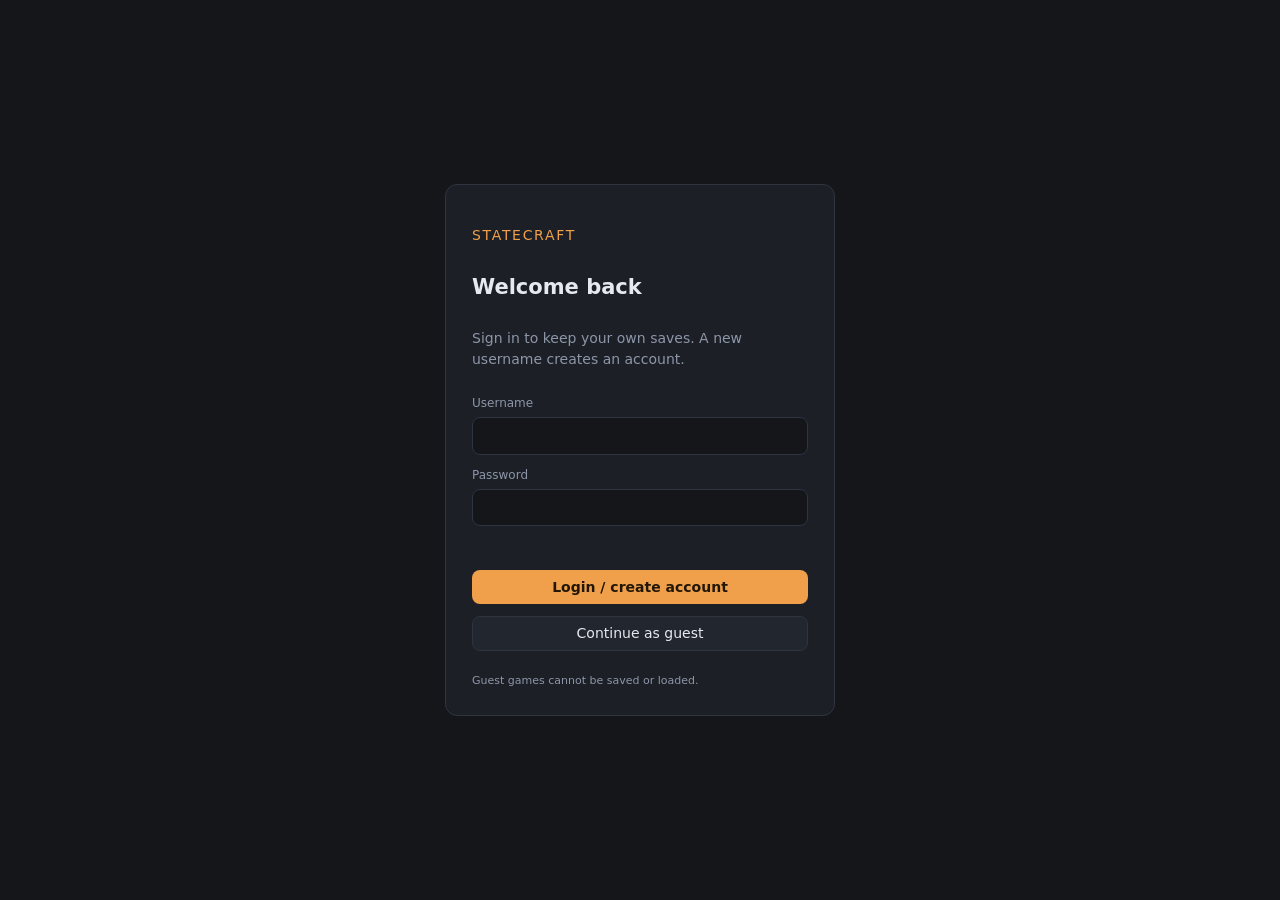
==== commit f26810fe: "add login logic" ====
--- a/index.html
+++ b/index.html
@@ -9,8 +9,23 @@
 <link rel="stylesheet" href="styles/panel.css">
 </head>
 <body>
+<section class="auth-screen" id="auth-screen" aria-labelledby="auth-title">
+  <form class="auth-card" id="login-form">
+    <p class="brand">Statecraft</p>
+    <h1 id="auth-title">Welcome back</h1>
+    <p class="muted">Sign in to keep your own saves. A new username creates an account.</p>
+    <label>Username<input id="login-username" autocomplete="username" minlength="2" maxlength="30" required></label>
+    <label>Password<input id="login-password" type="password" autocomplete="current-password" minlength="4" required></label>
+    <p class="auth-error" id="login-error" role="alert"></p>
+    <button type="submit" class="primary">Login / create account</button>
+    <button type="button" id="btn-guest">Continue as guest</button>
+    <p class="hint">Guest games cannot be saved or loaded.</p>
+  </form>
+</section>
+<div id="game-app" hidden>
 <header class="topbar">
   <h1 class="brand">Statecraft</h1>
+  <button type="button" id="btn-profile" class="profile-button" title="Open profile"><span id="profile-name"></span></button>
   <div class="stats">
     <div class="stat"><span>Treasury</span><b id="stat-cash">—</b></div>
     <div class="stat"><span>Net / tick</span><b id="stat-net">—</b></div>
@@ -130,7 +145,7 @@
             <button type="button" id="all-buy-off" title="Bid for nothing on the exchange (&#8601; off for all)">Buy none</button>
           </div>
         </div>
-        <!-- Thirteen columns do not fit a phone, and dropping any of them would
+        <!-- Fourteen columns do not fit a phone, and dropping any of them would
              break the one thing this table is for: the market half and your own
              half of a commodity on ONE line. So it scrolls sideways inside its
              own box, exactly as the nine-column Ranks table does — the pane
@@ -142,13 +157,14 @@
                  the two halves of a line are two different nations. -->
             <tr class="prices__groups">
               <td></td>
-              <th colspan="5" id="prices-where">That market</th>
+              <th colspan="6" id="prices-where">That market</th>
               <th colspan="6">Your nation</th>
               <th></th>
             </tr>
             <tr>
               <th>Commodity</th>
               <th title="What a unit fetches in the market named above">Price</th>
+              <th title="The commodity's reference price before local supply and demand move it">Base</th>
               <th title="Against the commodity's base price">&plusmn;</th>
               <th title="What that nation's people want per tick">Need</th>
               <th title="How much of that need is actually reaching them">Met</th>
@@ -319,6 +335,16 @@
     </div>
   </aside>
 </main>
+</div>
+<dialog id="profile-dialog" class="profile-dialog">
+  <form method="dialog" class="profile-card">
+    <button class="dialog-close" aria-label="Close profile">×</button>
+    <p class="brand">Profile</p>
+    <h2 id="profile-title"></h2>
+    <p id="profile-save-status" class="muted"></p>
+    <button type="button" id="btn-logout">Log out</button>
+  </form>
+</dialog>
 
 <script type="module" src="src/main.js"></script>
 </body>
--- a/styles/base.css
+++ b/styles/base.css
@@ -32,6 +32,21 @@
   color: var(--ink);
   font: 14px/1.45 "Segoe UI", system-ui, sans-serif;
 }
+
+.auth-screen { min-height: 100vh; display: grid; place-items: center; padding: 20px; }
+/* The login screen has a display rule, so it needs an explicit hidden rule
+   rather than relying on the browser's lower-specificity `[hidden]` default. */
+.auth-screen[hidden] { display: none; }
+#game-app:not([hidden]) { height: 100vh; min-height: 0; display: flex; flex-direction: column; }
+.auth-card, .profile-card { width: min(100%, 390px); display: grid; gap: 12px; padding: 26px; background: var(--panel); border: 1px solid var(--line); border-radius: 12px; }
+.auth-card label { display: grid; gap: 5px; color: var(--muted); font-size: 12px; }
+.auth-card input { width: 100%; padding: 9px; background: var(--bg); border: 1px solid var(--line); border-radius: var(--radius); color: var(--ink); font: inherit; }
+.auth-error { min-height: 1.4em; margin: 0; color: var(--bad); }
+.profile-button { padding: 4px 9px; font-size: 12px; white-space: nowrap; }
+.profile-dialog { padding: 0; background: transparent; border: 0; color: var(--ink); }
+.profile-dialog::backdrop { background: #000a; }
+.profile-card { position: relative; }
+.dialog-close { position: absolute; top: 8px; right: 8px; padding: 2px 8px; font-size: 18px; }
 
 /* Scrollbars are INVISIBLE everywhere — the map, the panes, the build menu.
    There are a lot of scrollable boxes on this screen and a bar down the side of
@@ -276,10 +291,10 @@
 /* Messages hover over the bottom of the map rather than taking a row of layout
    away from it, so the world never shifts when one arrives. */
 .alerts {
-  position: absolute; z-index: 100; left: 50%; transform: translateX(-50%); top: 46px;
+  position: absolute; z-index: 100; left: 12px; top: 46px;
   list-style: none; margin: 0; padding: 0;
   display: flex; flex-direction: column; gap: 4px;
-  width: min(560px, calc(100vw - 40px)); min-width: 320px; pointer-events: none;
+  width: min(420px, calc(100vw - 40px)); min-width: 260px; pointer-events: none;
 }
 .alert { pointer-events: auto; }
 .alert {
@@ -336,11 +351,25 @@
 /* Green while a group is being assembled, matching the ring the map draws round
    the formations that could join it. */
 .unit-group[data-active="true"] { background: #7fdca0; color: #0b1626; border-color: transparent; font-weight: 600; }
+/* A running campaign, and the button that calls it off. Amber rather than the
+   blue of a pending order: this one is a standing state, not a gesture waiting
+   for its second half. */
+.unit-auto-conquer[data-active="true"] { background: var(--accent); color: #221606; border-color: transparent; font-weight: 600; }
+
+/* THE ARMY CARD, above whatever the clicked tile is. It is separated by a rule
+   rather than by a gap, because two stacked cards with the same spacing inside
+   and between them read as one long card. */
+.army { padding-bottom: 10px; border-bottom: 1px solid var(--line); margin-bottom: 2px; }
+.army h3 { margin: 0; }
+/* The selection's own colour, the same cyan the map rings a picked formation
+   in — so "these six" means one thing in both places. */
+.army-move[data-active="true"] { background: #8fe3ff; color: #0b1626; border-color: transparent; font-weight: 600; }
+.inspect__actions button:disabled { opacity: .45; cursor: default; }
 
 /* On a narrow window the panels stay modals; they just take the width they need
    and the map runs on underneath. */
 @media (max-width: 1100px) {
-  .alerts { width: min(560px, calc(100vw - 40px)); }
+  .alerts { width: min(420px, calc(100vw - 40px)); }
 }
 
 /* ---- THE PHONE ----------------------------------------------------------
--- a/styles/panel.css
+++ b/styles/panel.css
@@ -209,6 +209,11 @@
 .dip[data-pending="war"] { border-color: var(--accent); background: #f0a04b12; }
 .dip[data-pending="war"] .dip__state { color: var(--accent); font-weight: 700; }
 .dip[data-pending="proposal"] .dip__state { color: var(--accent); }
+/* A government that no longer exists. Its row stays — the list is built once at
+   mount — but nothing on it can be acted on, so it recedes rather than sitting
+   among the neighbours you can still deal with. */
+.dip[data-dead] { opacity: 0.42; }
+.dip[data-dead] .dip__state { color: var(--muted); font-style: italic; }
 
 .bars { list-style: none; margin: 0; padding: 0; display: flex; flex-direction: column; gap: 3px; }
 .bars li { display: grid; grid-template-columns: 82px 1fr 38px; align-items: center; gap: 7px; font-size: 11px; }
@@ -320,7 +325,7 @@
 /* ---- the commodity book ---- */
 
 /* ONE table: the market half and your own half of every commodity on the same
-   line. Thirteen columns is more than the panel used to carry, so the figures
+   line. Fourteen columns is more than the panel used to carry, so the figures
    are short (`priceShort`/`qtyShort`), the name truncates, and the padding is
    the tightest that still leaves the columns apart. */
 .prices__head {
@@ -352,10 +357,10 @@
 .prices__groups + tr th { border-bottom: 1px solid #ffffff1a; }
 /* The two halves are told apart by a rule down the middle rather than by
    colour, which the swatches and the drift arrows are already using. */
-.prices tr > :nth-child(2), .prices tr > :nth-child(7), .prices tr > :nth-child(13) {
+.prices tr > :nth-child(2), .prices tr > :nth-child(8), .prices tr > :nth-child(14) {
   border-left: 1px solid #ffffff14;
 }
-/* Thirteen columns in one line. The name column is fixed and the twelve figure
+/* Fourteen columns in one line. The name column is fixed and the thirteen figure
    columns divide what is left evenly, so the two halves line up down the
    table however wide the dock happens to be. */
 .prices th[scope="row"], .prices__groups > :first-child { width: 88px; }
@@ -373,9 +378,9 @@
 /* ---- ranks ---- */
 
 .ranks__head { margin-bottom: 10px; }
-.ranks td { text-align: right; }
+.ranks th, .ranks td { text-align: center; }
 .ranks th[scope="row"] { max-width: 78px; }
-.ranks__place { color: var(--muted); font-size: 10px; text-align: right; }
+.ranks__place { color: var(--muted); font-size: 10px; text-align: center; }
 .ranks__col { cursor: pointer; user-select: none; }
 .ranks__col:hover { color: var(--ink); }
 .ranks__col[data-active="true"] { color: var(--accent); }
